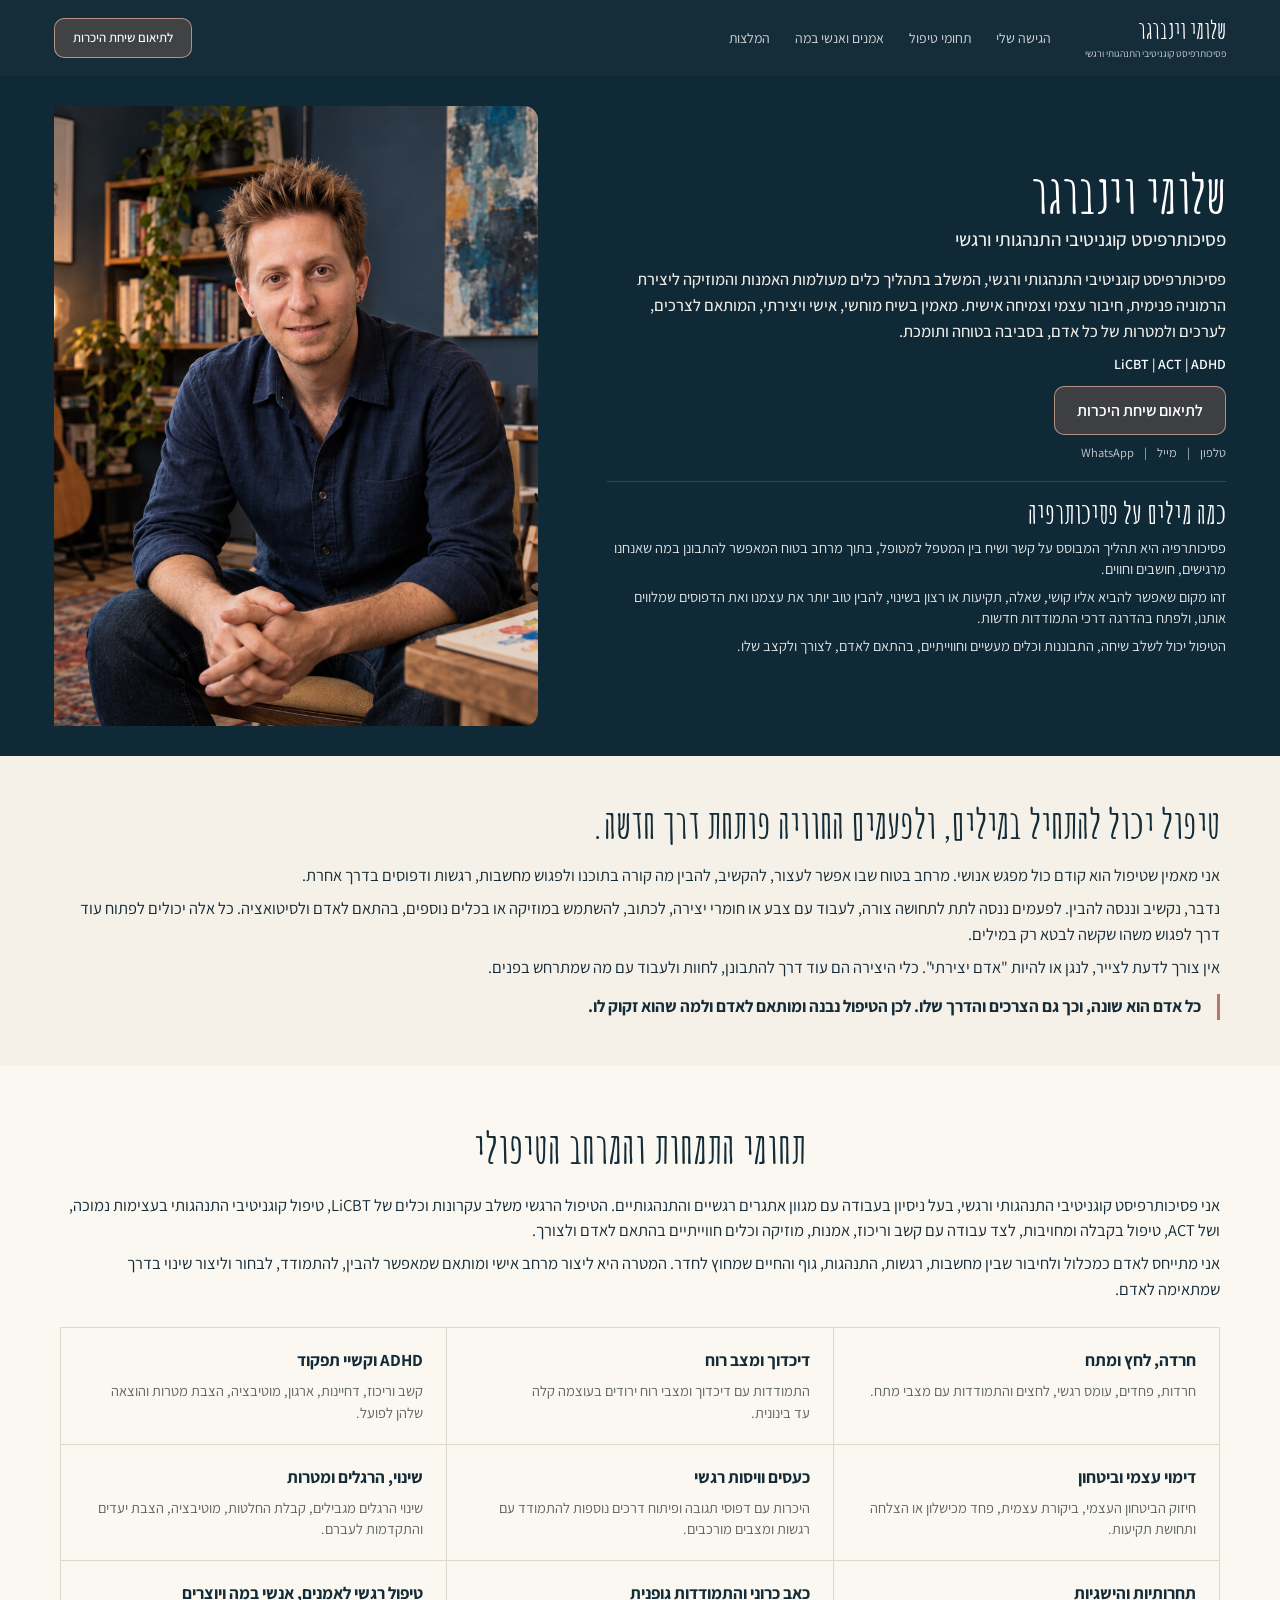
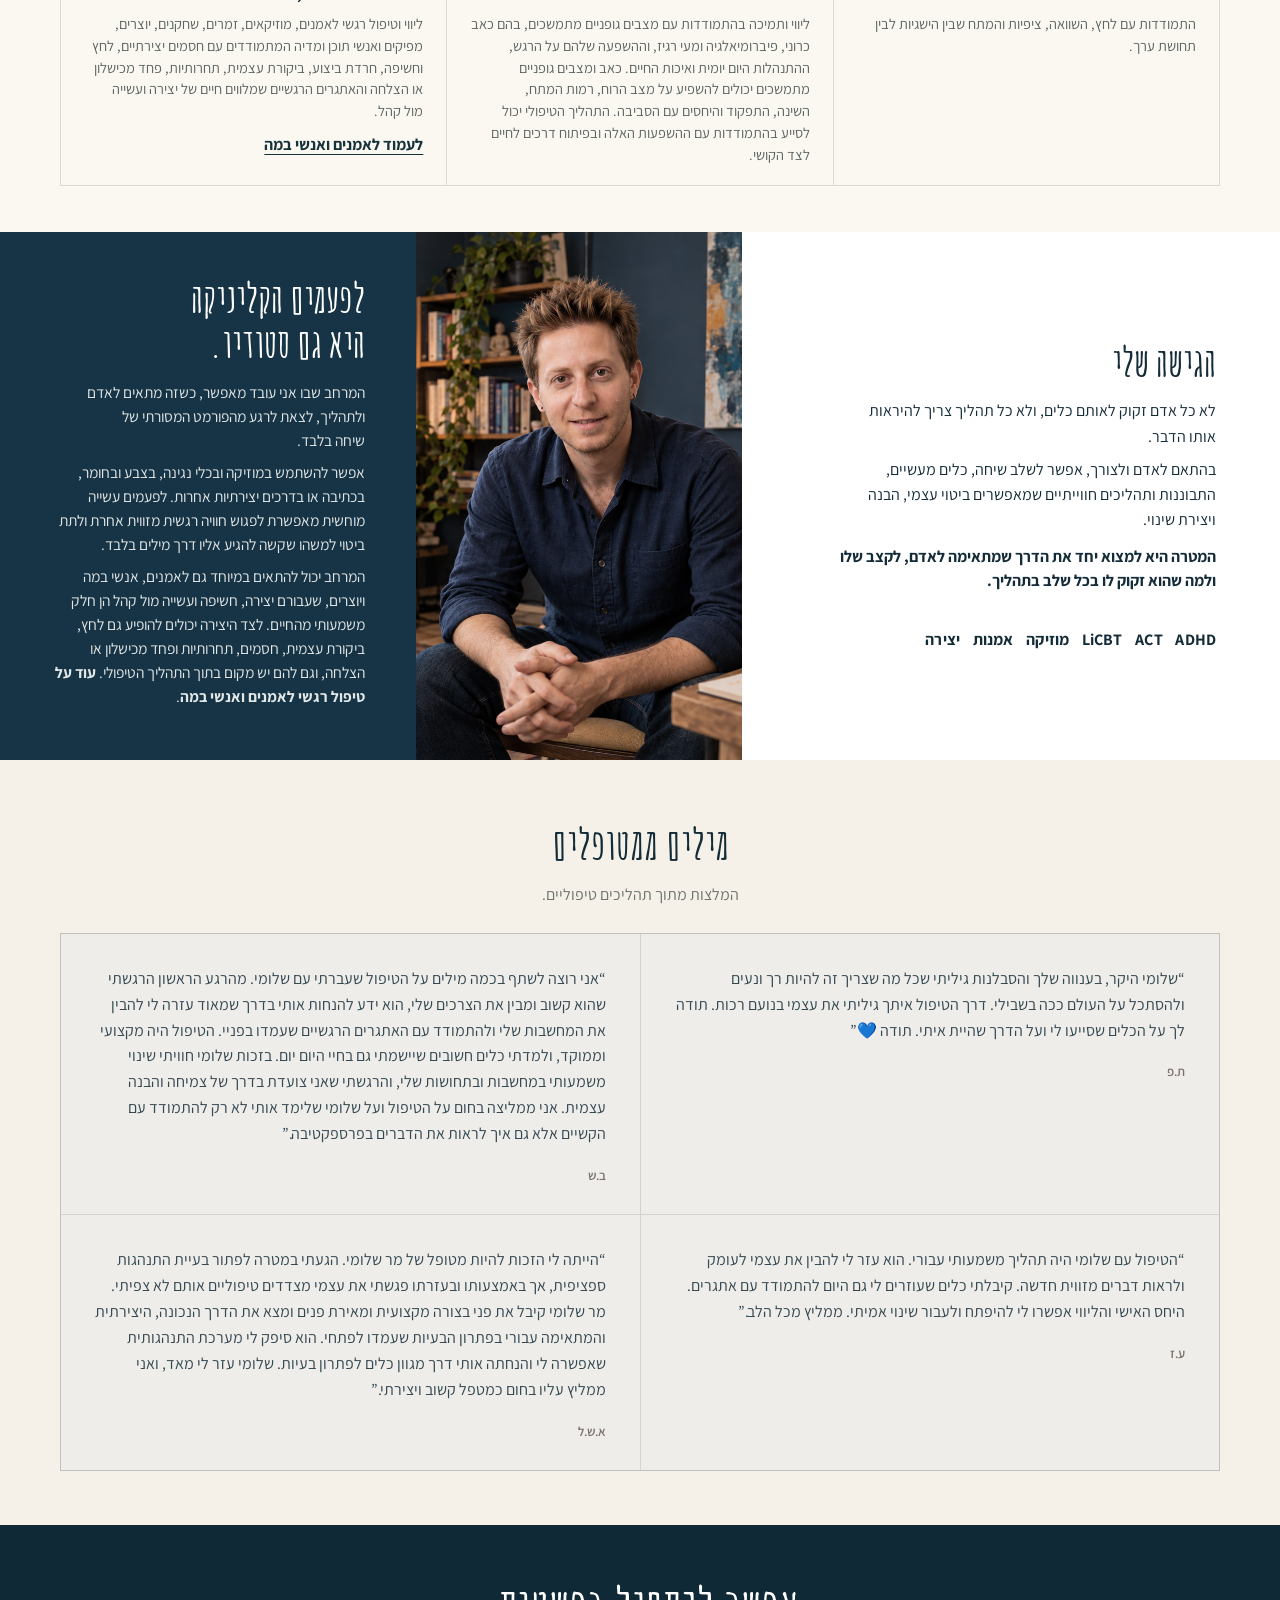
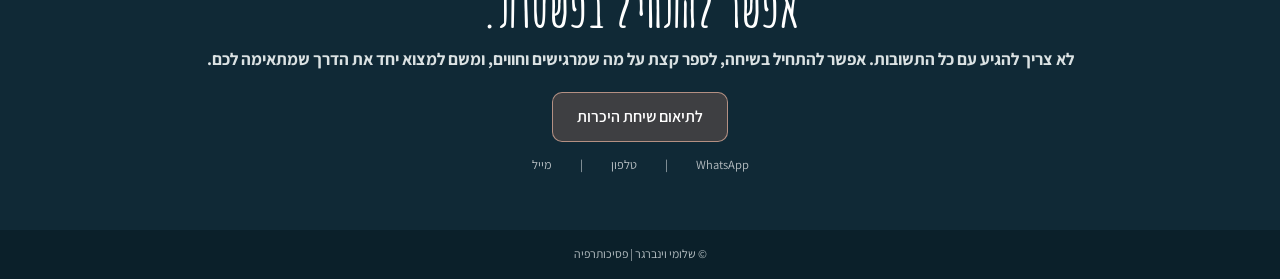
==== index.html @ 117a7819 "Add files via upload" ====
<!doctype html><html lang="he" dir="rtl"><head><!-- V15 --><meta charset="utf-8"><meta name="viewport" content="width=device-width,initial-scale=1"><meta name="description" content="פסיכותרפיה וטיפול רגשי עם שלומי וינברגר בגישות LiCBT ו ACT. טיפול מותאם בחרדה, ADHD, דימוי עצמי, ויסות רגשי, כאב כרוני וליווי אמנים, אנשי במה ויוצרים."><meta name="robots" content="index,follow,max-image-preview:large"><link rel="canonical" href="https://shlomitherapy.pages.dev/"><meta property="og:locale" content="he_IL"><meta property="og:type" content="website"><meta property="og:site_name" content="שלומי וינברגר"><meta property="og:title" content="שלומי וינברגר | פסיכותרפיה וטיפול רגשי | LiCBT ו ACT"><meta property="og:description" content="פסיכותרפיה וטיפול רגשי בגישות LiCBT ו ACT, עם שילוב כלים מעולמות המוזיקה והאמנות והתאמה אישית לתהליך."><meta property="og:url" content="https://shlomitherapy.pages.dev/"><meta property="og:image" content="https://shlomitherapy.pages.dev/assets/hero.png"><meta name="twitter:card" content="summary_large_image"><meta name="twitter:title" content="שלומי וינברגר | פסיכותרפיה וטיפול רגשי"><meta name="twitter:description" content="פסיכותרפיה וטיפול רגשי בגישות LiCBT ו ACT, בהתאמה אישית."><meta name="twitter:image" content="https://shlomitherapy.pages.dev/assets/hero.png"><title>שלומי וינברגר | פסיכותרפיה וטיפול רגשי | LiCBT ו ACT</title><link rel="stylesheet" href="styles.css"><script type="application/ld+json">{"@context":"https://schema.org","@graph":[{"@type":"WebSite","@id":"https://shlomitherapy.pages.dev/#website","url":"https://shlomitherapy.pages.dev/","name":"שלומי וינברגר","inLanguage":"he-IL"},{"@type":"Person","@id":"https://shlomitherapy.pages.dev/#shlomi","name":"שלומי וינברגר","url":"https://shlomitherapy.pages.dev/","email":"mailto:shlomiweinberger1@gmail.com","telephone":"+972528469489","jobTitle":"פסיכותרפיסט קוגניטיבי התנהגותי ורגשי","knowsAbout":["LiCBT","ACT","ADHD","פסיכותרפיה","טיפול רגשי","טיפול קוגניטיבי התנהגותי","חרדה","ויסות רגשי","כאב כרוני","אמנים ואנשי במה"]},{"@type":"ProfessionalService","@id":"https://shlomitherapy.pages.dev/#service","name":"שלומי וינברגר פסיכותרפיה וטיפול רגשי","url":"https://shlomitherapy.pages.dev/","telephone":"+972528469489","email":"shlomiweinberger1@gmail.com","provider":{"@id":"https://shlomitherapy.pages.dev/#shlomi"},"areaServed":"IL","serviceType":["פסיכותרפיה","טיפול רגשי","LiCBT","ACT"]}]}</script></head><body>
<header><a class="brand" href="#top"><b>שלומי וינברגר</b><small>פסיכותרפיסט קוגניטיבי התנהגותי ורגשי</small></a><nav><a href="#approach">הגישה שלי</a><a href="#areas">תחומי טיפול</a><a href="artists/index.html">אמנים ואנשי במה</a><a href="#reviews">המלצות</a></nav><a class="btn small" href="https://api.whatsapp.com/send?phone=972528469489" target="_blank">לתיאום שיחת היכרות</a></header>
<main id="top">
<section class="hero heroV7"><div class="heroText"><span class="eyebrow">שלומי וינברגר</span><h1 class="heroName">שלומי וינברגר</h1><h2 class="heroRole">פסיכותרפיסט קוגניטיבי התנהגותי ורגשי</h2><p class="heroStatement"><b>פסיכותרפיסט קוגניטיבי התנהגותי ורגשי, המשלב בתהליך כלים מעולמות האמנות והמוזיקה ליצירת הרמוניה פנימית, חיבור עצמי וצמיחה אישית. מאמין בשיח מוחשי, אישי ויצירתי, המותאם לצרכים, לערכים ולמטרות של כל אדם, בסביבה בטוחה ותומכת.</b></p><div class="credentials">LiCBT | ACT | ADHD</div><a class="btn" href="https://api.whatsapp.com/send?phone=972528469489" target="_blank">לתיאום שיחת היכרות</a><div class="quick"><a href="tel:+972528469489">טלפון</a><span>|</span><a href="mailto:shlomiweinberger1@gmail.com">מייל</a><span>|</span><a href="https://api.whatsapp.com/send?phone=972528469489" target="_blank">WhatsApp</a></div><div class="psychotherapyInline"><h3>כמה מילים על פסיכותרפיה</h3><p>פסיכותרפיה היא תהליך המבוסס על קשר ושיח בין המטפל למטופל, בתוך מרחב בטוח המאפשר להתבונן במה שאנחנו מרגישים, חושבים וחווים.</p><p>זהו מקום שאפשר להביא אליו קושי, שאלה, תקיעות או רצון בשינוי, להבין טוב יותר את עצמנו ואת הדפוסים שמלווים אותנו, ולפתח בהדרגה דרכי התמודדות חדשות.</p><p>הטיפול יכול לשלב שיחה, התבוננות וכלים מעשיים וחווייתיים, בהתאם לאדם, לצורך ולקצב שלו.</p></div></div><div class="heroImage"><img src="assets/hero.png" alt="שלומי וינברגר במרחב טיפולי יצירתי"></div></section>
<section class="intro" id="experience"><div><h2 class="oneLineTitle">טיפול יכול להתחיל במילים, ולפעמים החוויה פותחת דרך חדשה.</h2><p>אני מאמין שטיפול הוא קודם כול מפגש אנושי. מרחב בטוח שבו אפשר לעצור, להקשיב, להבין מה קורה בתוכנו ולפגוש מחשבות, רגשות ודפוסים בדרך אחרת.</p><p>נדבר, נקשיב וננסה להבין. לפעמים ננסה לתת לתחושה צורה, לעבוד עם צבע או חומרי יצירה, לכתוב, להשתמש במוזיקה או בכלים נוספים, בהתאם לאדם ולסיטואציה. כל אלה יכולים לפתוח עוד דרך לפגוש משהו שקשה לבטא רק במילים.</p><p>אין צורך לדעת לצייר, לנגן או להיות "אדם יצירתי". כלי היצירה הם עוד דרך להתבונן, לחוות ולעבוד עם מה שמתרחש בפנים.</p><strong>כל אדם הוא שונה, וכך גם הצרכים והדרך שלו. לכן הטיפול נבנה ומותאם לאדם ולמה שהוא זקוק לו.</strong></div></section>
<section class="areas" id="areas"><div class="sectionHead areasIntro"><h2>תחומי התמחות והמרחב הטיפולי</h2><p class="lead">אני פסיכותרפיסט קוגניטיבי התנהגותי ורגשי, בעל ניסיון בעבודה עם מגוון אתגרים רגשיים והתנהגותיים. הטיפול הרגשי משלב עקרונות וכלים של LiCBT, טיפול קוגניטיבי התנהגותי בעצימות נמוכה, ושל ACT, טיפול בקבלה ומחויבות, לצד עבודה עם קשב וריכוז, אמנות, מוזיקה וכלים חווייתיים בהתאם לאדם ולצורך.</p><p class="lead">אני מתייחס לאדם כמכלול ולחיבור שבין מחשבות, רגשות, התנהגות, גוף והחיים שמחוץ לחדר. המטרה היא ליצור מרחב אישי ומותאם שמאפשר להבין, להתמודד, לבחור וליצור שינוי בדרך שמתאימה לאדם.</p></div><div class="grid">
<article><b>חרדה, לחץ ומתח</b><p>חרדות, פחדים, עומס רגשי, לחצים והתמודדות עם מצבי מתח.</p></article><article><b>דיכדוך ומצב רוח</b><p>התמודדות עם דיכדוך ומצבי רוח ירודים בעוצמה קלה עד בינונית.</p></article><article><b>ADHD וקשיי תפקוד</b><p>קשב וריכוז, דחיינות, ארגון, מוטיבציה, הצבת מטרות והוצאה שלהן לפועל.</p></article><article><b>דימוי עצמי וביטחון</b><p>חיזוק הביטחון העצמי, ביקורת עצמית, פחד מכישלון או הצלחה ותחושת תקיעות.</p></article><article><b>כעסים וויסות רגשי</b><p>היכרות עם דפוסי תגובה ופיתוח דרכים נוספות להתמודד עם רגשות ומצבים מורכבים.</p></article><article><b>שינוי, הרגלים ומטרות</b><p>שינוי הרגלים מגבילים, קבלת החלטות, מוטיבציה, הצבת יעדים והתקדמות לעברם.</p></article><article><b>תחרותיות והישגיות</b><p>התמודדות עם לחץ, השוואה, ציפיות והמתח שבין הישגיות לבין תחושת ערך.</p></article><article><b>כאב כרוני והתמודדות גופנית</b><p>ליווי ותמיכה בהתמודדות עם מצבים גופניים מתמשכים, בהם כאב כרוני, פיברומיאלגיה ומעי רגיז, וההשפעה שלהם על הרגש, ההתנהלות היום יומית ואיכות החיים. כאב ומצבים גופניים מתמשכים יכולים להשפיע על מצב הרוח, רמות המתח, השינה, התפקוד והיחסים עם הסביבה. התהליך הטיפולי יכול לסייע בהתמודדות עם ההשפעות האלה ובפיתוח דרכים לחיים לצד הקושי.</p></article><article><a class="areaLink" href="artists/index.html"><b>טיפול רגשי לאמנים, אנשי במה ויוצרים</b><p>ליווי וטיפול רגשי לאמנים, מוזיקאים, זמרים, שחקנים, יוצרים, מפיקים ואנשי תוכן ומדיה המתמודדים עם חסמים יצירתיים, לחץ וחשיפה, חרדת ביצוע, ביקורת עצמית, תחרותיות, פחד מכישלון או הצלחה והאתגרים הרגשיים שמלווים חיים של יצירה ועשייה מול קהל.</p><span class="moreLink">לעמוד לאמנים ואנשי במה</span></a></article></div></section>
<section class="approachStudio"><div class="method" id="approach"><h2>הגישה שלי</h2><p>לא כל אדם זקוק לאותם כלים, ולא כל תהליך צריך להיראות אותו הדבר.</p><p>בהתאם לאדם ולצורך, אפשר לשלב שיחה, כלים מעשיים, התבוננות ותהליכים חווייתיים שמאפשרים ביטוי עצמי, הבנה ויצירת שינוי.</p><strong>המטרה היא למצוא יחד את הדרך שמתאימה לאדם, לקצב שלו ולמה שהוא זקוק לו בכל שלב בתהליך.</strong><div class="methodTags">LiCBT&nbsp;&nbsp;&nbsp; ACT&nbsp;&nbsp;&nbsp; ADHD&nbsp;&nbsp;&nbsp; מוזיקה&nbsp;&nbsp;&nbsp; אמנות&nbsp;&nbsp;&nbsp; יצירה</div></div><div class="studio" id="studio"><div class="studioImg"><img src="assets/hero.png" alt="מרחב המשלב טיפול, מוזיקה ויצירה"></div><div class="studioText"><h2>לפעמים הקליניקה<br>היא גם סטודיו.</h2><p>המרחב שבו אני עובד מאפשר, כשזה מתאים לאדם ולתהליך, לצאת לרגע מהפורמט המסורתי של שיחה בלבד.</p><p>אפשר להשתמש במוזיקה ובכלי נגינה, בצבע ובחומר, בכתיבה או בדרכים יצירתיות אחרות. לפעמים עשייה מוחשית מאפשרת לפגוש חוויה רגשית מזווית אחרת ולתת ביטוי למשהו שקשה להגיע אליו דרך מילים בלבד.</p><p>המרחב יכול להתאים במיוחד גם לאמנים, אנשי במה ויוצרים, שעבורם יצירה, חשיפה ועשייה מול קהל הן חלק משמעותי מהחיים. לצד היצירה יכולים להופיע גם לחץ, ביקורת עצמית, חסמים, תחרותיות ופחד מכישלון או הצלחה, וגם להם יש מקום בתוך התהליך הטיפולי. <a class="inlineArtistLink" href="artists/index.html">עוד על טיפול רגשי לאמנים ואנשי במה</a>.</p></div></div></section>
<section class="reviews" id="reviews"><div class="sectionHead"><h2>מילים ממטופלים</h2><p>המלצות מתוך תהליכים טיפוליים.</p></div><div class="reviewGrid fullReviews"><blockquote>“שלומי היקר, בענווה שלך והסבלנות גיליתי שכל מה שצריך זה להיות רך ונעים ולהסתכל על העולם ככה בשבילי. דרך הטיפול איתך גיליתי את עצמי בנועם רכות. תודה לך על הכלים שסייעו לי ועל הדרך שהיית איתי. תודה 💙”<cite>ת.פ</cite></blockquote><blockquote>“אני רוצה לשתף בכמה מילים על הטיפול שעברתי עם שלומי. מהרגע הראשון הרגשתי שהוא קשוב ומבין את הצרכים שלי, הוא ידע להנחות אותי בדרך שמאוד עזרה לי להבין את המחשבות שלי ולהתמודד עם האתגרים הרגשיים שעמדו בפניי. הטיפול היה מקצועי וממוקד, ולמדתי כלים חשובים שיישמתי גם בחיי היום יום. בזכות שלומי חוויתי שינוי משמעותי במחשבות ובתחושות שלי, והרגשתי שאני צועדת בדרך של צמיחה והבנה עצמית. אני ממליצה בחום על הטיפול ועל שלומי שלימד אותי לא רק להתמודד עם הקשיים אלא גם איך לראות את הדברים בפרספקטיבה.”<cite>ב.ש</cite></blockquote><blockquote>“הטיפול עם שלומי היה תהליך משמעותי עבורי. הוא עזר לי להבין את עצמי לעומק ולראות דברים מזווית חדשה. קיבלתי כלים שעוזרים לי גם היום להתמודד עם אתגרים. היחס האישי והליווי אפשרו לי להיפתח ולעבור שינוי אמיתי. ממליץ מכל הלב.”<cite>ע.ז</cite></blockquote><blockquote>“הייתה לי הזכות להיות מטופל של מר שלומי. הגעתי במטרה לפתור בעיית התנהגות ספציפית, אך באמצעותו ובעזרתו פגשתי את עצמי מצדדים טיפוליים אותם לא צפיתי. מר שלומי קיבל את פני בצורה מקצועית ומאירת פנים ומצא את הדרך הנכונה, היצירתית והמתאימה עבורי בפתרון הבעיות שעמדו לפתחי. הוא סיפק לי מערכת התנהגותית שאפשרה לי והנחתה אותי דרך מגוון כלים לפתרון בעיות. שלומי עזר לי מאד, ואני ממליץ עליו בחום כמטפל קשוב ויצירתי.”<cite>א.ש.ל</cite></blockquote></div></section>
<section class="contact"><h2>אפשר להתחיל בפשטות.</h2><p><b>לא צריך להגיע עם כל התשובות. אפשר להתחיל בשיחה, לספר קצת על מה שמרגישים וחווים, ומשם למצוא יחד את הדרך שמתאימה לכם.</b></p><a class="btn light" href="https://api.whatsapp.com/send?phone=972528469489" target="_blank">לתיאום שיחת היכרות</a><div class="contactLinks"><a href="https://api.whatsapp.com/send?phone=972528469489" target="_blank">WhatsApp</a><span>|</span><a href="tel:+972528469489">טלפון</a><span>|</span><a href="mailto:shlomiweinberger1@gmail.com">מייל</a></div></section>
</main><footer>© שלומי וינברגר | פסיכותרפיה</footer></body></html>
---- styles.css ----
@import url('https://fonts.googleapis.com/css2?family=Assistant:wght@300;400;500;600;700&family=Amatic+SC:wght@400;700&display=swap');
:root{--ink:#142b38;--blue:#163445;--deep:#102936;--cream:#f6f1e8;--paper:#fbf8f2;--rust:#c96845;--muted:#6c746f}*{box-sizing:border-box}html{scroll-behavior:smooth}body{margin:0;background:var(--paper);color:var(--ink);font-family:'Assistant',Arial,sans-serif;line-height:1.62}a{color:inherit;text-decoration:none}header{height:76px;background:rgba(16,41,54,.98);color:#fff;display:flex;align-items:center;gap:32px;padding:0 5vw;position:sticky;top:0;z-index:10}.brand{margin-left:auto;line-height:1.1}.brand b{font-family:'Amatic SC',cursive;font-size:24px}.brand small{display:block;font-size:10px;margin-top:5px;opacity:.76}nav{display:flex;gap:23px;font-size:14px}nav a{opacity:.8}nav a:hover{opacity:1}.btn{display:inline-block;background:var(--rust);color:#fff;padding:13px 25px;border-radius:999px;font-weight:600}.btn.small{padding:10px 19px;font-size:13px}.hero{min-height:535px;background:var(--deep);color:#fff;display:grid;grid-template-columns:43% 57%;direction:ltr}.heroText{direction:rtl;padding:42px 7vw 40px 4vw;display:flex;flex-direction:column;align-items:flex-start;justify-content:center}.eyebrow{color:#d99a7f;font-size:13px}.hero h1{font-family:'Amatic SC',cursive;font-size:61px;line-height:1;margin:10px 0 14px}.hero p{font-size:16.5px;max-width:545px;color:#eeeae4;margin:6px 0}.heroSub{opacity:.86}.credentials{font-weight:600;margin:12px 0 17px}.quick{display:flex;gap:10px;margin-top:13px;font-size:13px;opacity:.72}.heroImage{overflow:hidden}.heroImage img{width:100%;height:100%;object-fit:cover;object-position:center}.sectionNo{font-size:12px;color:var(--rust)}.intro{padding:50px 10vw;display:grid;grid-template-columns:65px minmax(0,900px);justify-content:center;gap:22px;background:var(--cream)}.intro h2,.method h2,.about h2,.studio h2,.contact h2{font-family:'Amatic SC',cursive;font-size:40px;line-height:1.12;margin:0 0 15px}.intro h2 em{font-style:normal;color:var(--rust)}.intro p{font-size:16.5px;margin:9px 0}.intro strong{display:block;border-right:3px solid var(--rust);padding-right:16px;margin-top:15px;font-size:17px}.areas{padding:50px 6vw}.sectionHead{text-align:center;margin-bottom:24px}.sectionHead span{color:var(--rust);font-size:12px}.sectionHead h2{font-family:'Amatic SC',cursive;font-size:42px;margin:3px}.sectionHead p{color:var(--muted);margin:5px}.grid{max-width:1200px;margin:auto;display:grid;grid-template-columns:repeat(4,1fr);gap:1px;background:#ded8ce;border:1px solid #ded8ce}.grid article{background:var(--paper);padding:20px 21px}.grid b{font-size:17px}.grid p{color:#5d6664;margin:7px 0 0;font-size:14.5px;line-height:1.5}.approachStudio{display:grid;grid-template-columns:42% 58%;background:#fff}.method{padding:48px 5vw 48px 7vw;display:flex;flex-direction:column;justify-content:center}.method p{font-size:16px;margin:7px 0}.method strong{font-size:16px;margin-top:9px}.studio{display:grid;grid-template-columns:44% 56%;background:var(--blue);color:#fff;min-height:455px}.studioImg{overflow:hidden}.studioImg img{width:100%;height:100%;object-fit:cover;object-position:center;filter:saturate(.85)}.studioText{padding:42px 4vw;display:flex;flex-direction:column;justify-content:center}.studioText>span{color:#e1a38c;font-size:12px}.studioText p{font-size:15.5px;color:#e2e7e7;margin:7px 0}.about{padding:50px 10vw;display:grid;grid-template-columns:1fr 1.7fr;gap:45px;background:#fff}.about>div:last-child{font-size:16.5px}.about p{margin:7px 0}.note{margin-top:15px;padding:14px;border:1px solid #d8d2c7}.note small{color:#777}.reviews{padding:50px 6vw;background:var(--cream)}.reviewGrid{max-width:1200px;margin:auto;display:grid;grid-template-columns:repeat(3,1fr);gap:14px}.reviewGrid blockquote{margin:0;background:#fff;padding:21px;font-family:'Amatic SC',cursive;font-size:20px;line-height:1.5;border-top:3px solid var(--rust)}.reviewGrid cite{display:block;font-family:'Assistant';font-size:13px;font-style:normal;margin-top:14px;color:#777}.contact{text-align:center;background:var(--deep);color:#fff;padding:52px 20px}.contact>span{color:#dfa38b}.contact h2{font-size:56px;margin:6px}.contact p{max-width:700px;margin:10px auto 20px;color:#dbe2e3;font-size:16.5px}.contactLinks{display:flex;justify-content:center;gap:28px;margin-top:20px;font-size:14px;opacity:.8}footer{text-align:center;padding:15px;background:#0b202a;color:#b7c0c4;font-size:12px}
@media(max-width:1100px){.grid{grid-template-columns:repeat(2,1fr)}.approachStudio{grid-template-columns:1fr}.method{padding:50px 8vw}.studio{min-height:410px}}
@media(max-width:900px){header{height:65px;padding:0 18px}.brand small{font-size:8.5px}nav{display:none}.brand{margin-left:auto}.btn.small{font-size:11px;padding:9px 12px}.hero{grid-template-columns:1fr;min-height:0}.heroImage{grid-row:1;height:46vh;min-height:340px}.heroText{grid-row:2;padding:38px 24px 45px}.hero h1{font-size:59px}.hero p{font-size:16px}.intro,.about{grid-template-columns:1fr;padding:48px 24px;gap:12px}.intro h2,.method h2,.about h2,.studio h2{font-size:43px}.areas{padding:48px 18px}.studio{grid-template-columns:1fr}.studioImg{height:320px}.studioText{padding:40px 24px}.reviewGrid{grid-template-columns:1fr}.reviews{padding:48px 18px}.contact h2{font-size:49px}.contactLinks{flex-direction:column;gap:4px}.quick{flex-wrap:wrap}}
@media(max-width:560px){.grid{grid-template-columns:1fr}.hero h1{font-size:54px}}

/* V5 refinements */
.oneLineTitle{white-space:nowrap;font-size:clamp(30px,3.15vw,52px);line-height:1.12}
.methodTags{margin-top:24px;padding-top:18px;border-top:1px solid rgba(255,255,255,.2);font-weight:700;letter-spacing:.01em;line-height:1.9}
.fullReviews{grid-template-columns:repeat(2,minmax(0,1fr));align-items:start}
.fullReviews blockquote{height:auto;min-height:0}
.fullReviews cite{display:block;margin-top:18px}
@media(max-width:900px){.oneLineTitle{white-space:normal}.fullReviews{grid-template-columns:1fr}}

/* V6 refinements */
.heroOneLine{white-space:nowrap;font-size:clamp(39px,4.15vw,64px)!important;letter-spacing:-.015em}
.psychotherapy{padding:42px 10vw;background:#fff;display:grid;grid-template-columns:65px minmax(0,1080px);justify-content:center;gap:22px}
.psychotherapy h2{font-family:'Amatic SC',cursive;font-size:40px;line-height:1.1;margin:0 0 12px}
.psychotherapy p{font-size:16.5px;max-width:1080px;margin:7px 0}
.intro{grid-template-columns:65px minmax(0,1080px)}
.intro>div{max-width:1080px}
.intro p{max-width:1080px}
.areasIntro{max-width:1050px;margin:0 auto 28px}
.areasIntro .lead{font-size:16.5px;line-height:1.62;color:var(--ink);margin:8px auto;max-width:1020px}
@media(max-width:900px){.heroOneLine{white-space:normal;font-size:54px!important}.psychotherapy{grid-template-columns:1fr;padding:42px 24px;gap:10px}.psychotherapy h2{font-size:43px}.oneLineTitle{white-space:normal}.areasIntro .lead{font-size:16px}}

/* V7 hero: Hebrew reading flow, text on right and image on left */
.heroV7{grid-template-columns:55% 45%;direction:rtl;min-height:690px;align-items:stretch}
.heroV7 .heroText{direction:rtl;grid-column:1;padding:42px 5.5vw 34px 4vw;justify-content:center;align-items:flex-start}
.heroV7 .heroImage{grid-column:2;grid-row:1;direction:ltr}
.heroV7 .eyebrow{display:none}
.heroName{font-family:'Amatic SC',cursive;font-size:clamp(50px,4.8vw,72px)!important;line-height:.95!important;margin:0 0 8px!important;white-space:nowrap}
.heroRole{font-family:'Assistant',Arial,sans-serif;font-size:clamp(20px,1.65vw,27px);line-height:1.25;margin:0 0 17px;font-weight:500;color:#f2eee8}
.heroStatement{max-width:700px!important;font-size:16.5px!important;line-height:1.7!important;margin:0 0 5px!important}
.heroV7 .credentials{margin:9px 0 14px}
.heroV7 .quick{margin-top:10px}
.psychotherapyInline{width:100%;max-width:760px;margin-top:24px;padding-top:20px;border-top:1px solid rgba(255,255,255,.18)}
.psychotherapyInline .sectionNo{display:block;margin-bottom:3px;color:#d99a7f}
.psychotherapyInline h3{font-family:'Amatic SC',cursive;font-size:31px;line-height:1.1;margin:0 0 7px;color:#fff}
.psychotherapyInline p{font-size:14.5px!important;line-height:1.55!important;color:#dce3e3!important;max-width:740px!important;margin:5px 0!important}
@media(max-width:900px){
 .heroV7{display:flex;flex-direction:column;min-height:0}
 .heroV7 .heroText{order:1;padding:36px 24px 28px}
 .heroV7 .heroImage{order:2;height:46vh;min-height:340px}
 .heroName{font-size:58px!important;white-space:normal}
 .heroRole{font-size:21px}
 .heroStatement{font-size:16px!important}
 .psychotherapyInline{margin-top:24px;padding-top:20px}
 .psychotherapyInline h3{font-size:34px}
 .psychotherapyInline p{font-size:15px!important}
}

/* V8 — tighter editorial hero, calmer CTA, RTL navigation */
:root{--rust:#b87963;--rust-dark:#a96550;--softline:rgba(255,255,255,.14)}
header{gap:26px;justify-content:flex-start;padding:0 4.2vw;direction:rtl}
.brand{margin:0;flex:0 0 auto;min-width:max-content}
nav{margin-left:auto;margin-right:8px;direction:rtl;gap:25px}
header>.btn.small{margin-right:0;background:transparent;border:1px solid rgba(232,190,172,.68);color:#f1ddd5;padding:9px 18px;font-weight:500}
header>.btn.small:hover{background:rgba(184,121,99,.12);border-color:#e2b09e}
.btn{background:var(--rust);padding:11px 22px;border-radius:10px;font-weight:600;transition:.2s ease}
.btn:hover{background:var(--rust-dark);transform:translateY(-1px)}
.heroV7{grid-template-columns:58% 42%;min-height:680px}
.heroV7 .heroText{padding:44px 6.3vw 38px 6vw;justify-content:center;align-items:stretch}
.heroV7 .heroImage{margin:30px 0 30px 3vw;min-height:620px;border-radius:0 14px 14px 0;overflow:hidden}
.heroV7 .heroImage img{object-position:center 42%}
.heroName{font-size:clamp(48px,4.1vw,66px)!important;margin-bottom:8px!important}
.heroRole{font-size:clamp(19px,1.45vw,24px);margin-bottom:14px}
.heroStatement{max-width:760px!important;font-size:16px!important;line-height:1.66!important;margin:0!important;font-weight:400}
.heroStatement b{font-weight:500}
.heroV7 .credentials{margin:11px 0 13px;font-size:14px}
.heroV7>.heroText>.btn{align-self:flex-start;background:transparent;border:1px solid rgba(232,190,172,.7);color:#f4e3dc}
.heroV7>.heroText>.btn:hover{background:rgba(184,121,99,.13)}
.heroV7 .quick{margin:9px 0 0;font-size:12.5px;opacity:.76}
.psychotherapyInline{max-width:790px;margin-top:20px;padding:17px 0 0;border-top:1px solid var(--softline)}
.psychotherapyInline .sectionNo{display:none}
.psychotherapyInline h3{font-size:29px;margin:0 0 6px}
.psychotherapyInline p{font-size:14px!important;line-height:1.52!important;max-width:790px!important;margin:4px 0!important}
.contact{padding:58px 20px 62px}
.contact>span{display:none}
.contact h2{font-family:'Amatic SC',cursive;font-size:54px;margin:0 0 9px}
.contact p{max-width:780px;margin:0 auto 22px;font-size:17px;line-height:1.7}
.contact .btn.light{background:transparent;border:1px solid rgba(232,190,172,.72);color:#f5e6df;padding:11px 24px}
.contact .btn.light:hover{background:rgba(184,121,99,.13)}
.contactLinks{margin-top:13px;font-size:12.5px;opacity:.7;direction:rtl}
@media(max-width:1100px){.heroV7{grid-template-columns:56% 44%}.heroV7 .heroText{padding-right:4.5vw;padding-left:4.5vw}.heroV7 .heroImage{margin-left:2vw}}
@media(max-width:900px){header{direction:rtl;justify-content:space-between}.brand{margin:0}.heroV7{display:flex}.heroV7 .heroText{order:1;padding:34px 24px 30px}.heroV7 .heroImage{order:2;margin:0;height:46vh;min-height:340px;border-radius:0}.psychotherapyInline{max-width:none}.contact h2{font-size:48px}.contact p{font-size:16px}}

/* V9 — coherent text blocks across the entire site */
body{line-height:1.68}
.heroV7 .heroText{padding-top:40px;padding-bottom:40px}
.heroName,.heroRole,.heroStatement,.credentials,.psychotherapyInline{width:100%;max-width:760px}
.heroStatement{font-size:16.5px!important;line-height:1.72!important;text-wrap:pretty}
.psychotherapyInline{margin-top:22px;padding-top:18px}
.psychotherapyInline h3{margin-bottom:9px}
.psychotherapyInline p{font-size:14.5px!important;line-height:1.62!important;margin:0 0 8px!important;text-wrap:pretty}

.intro{grid-template-columns:42px minmax(0,1080px);gap:18px;padding-top:56px;padding-bottom:56px}
.intro>div{width:100%}
.intro h2{margin-bottom:20px;text-wrap:balance}
.intro p{font-size:16.5px;line-height:1.72;margin:0 0 12px;text-wrap:pretty}
.intro strong{max-width:1000px;margin-top:18px;line-height:1.65}

.areasIntro{max-width:1080px;margin-bottom:32px}
.areasIntro h2{margin-bottom:13px}
.areasIntro .lead{max-width:1000px;line-height:1.72;margin:0 auto 11px;text-align:right;text-wrap:pretty}
.grid article{padding:23px 23px 22px}
.grid b{display:block;line-height:1.35;margin-bottom:8px}
.grid p{margin:0;font-size:14.5px;line-height:1.58;text-wrap:pretty}

.method{padding-top:56px;padding-bottom:56px}
.method h2{margin-bottom:17px}
.method p{max-width:640px;font-size:16px;line-height:1.7;margin:0 0 11px;text-wrap:pretty}
.method strong{display:block;max-width:640px;line-height:1.65;margin-top:4px}
.methodTags{max-width:640px;margin-top:22px}
.studioText{padding-top:48px;padding-bottom:48px}
.studioText h2{margin:6px 0 18px}
.studioText p{max-width:620px;font-size:15.5px;line-height:1.68;margin:0 0 11px;text-wrap:pretty}

.sectionHead{max-width:1000px;margin-left:auto;margin-right:auto}
.reviewGrid blockquote{font-size:19px;line-height:1.58;padding:25px 27px;text-wrap:pretty}
.contact p{max-width:820px;line-height:1.72;text-wrap:pretty}

@media(max-width:900px){
 .heroName,.heroRole,.heroStatement,.credentials,.psychotherapyInline{max-width:none}
 .intro{grid-template-columns:1fr;gap:8px;padding:46px 24px}
 .intro p{font-size:16px}
 .areasIntro .lead{text-align:right}
 .method p,.method strong,.methodTags,.studioText p{max-width:none}
}


/* V10 — alignment and typography polish */
:root{--page-edge:4.2vw}
/* Header and hero now share one exact RTL edge */
header{padding-right:var(--page-edge);padding-left:var(--page-edge)}
.heroV7 .heroText{padding-right:var(--page-edge);padding-left:5.4vw}
.heroName,.heroRole,.heroStatement,.credentials,.psychotherapyInline{max-width:800px}

/* Remove decorative section numbering completely */
.sectionNo,.sectionHead>span,.studioText>span{display:none!important}

/* Slightly tighter rhythm so copy reads as deliberate text blocks */
body{line-height:1.58}
.heroStatement{line-height:1.58!important}
.heroV7 .credentials{margin:9px 0 11px}
.heroV7 .quick{margin-top:8px}
.psychotherapyInline{margin-top:18px;padding-top:16px}
.psychotherapyInline h3{margin-bottom:7px}
.psychotherapyInline p{line-height:1.48!important;margin:0 0 6px!important}

/* Main editorial copy: wider, tighter, predictable blocks */
.intro{grid-template-columns:minmax(0,1160px);padding:48px 8vw;gap:0}
.intro h2{margin-bottom:16px}
.intro p{line-height:1.58;margin:0 0 9px}
.intro strong{line-height:1.52;margin-top:14px}
.oneLineTitle{font-size:clamp(28px,2.55vw,45px);white-space:nowrap}

.areas{padding-top:46px;padding-bottom:46px}
.areasIntro{margin-bottom:26px}
.areasIntro h2{margin-bottom:11px}
.areasIntro .lead{line-height:1.58;margin-bottom:8px}
.grid article{padding:21px 23px 20px}
.grid p{line-height:1.5}

.method{padding-top:50px;padding-bottom:50px}
.method h2{margin-bottom:14px}
.method p{line-height:1.58;margin-bottom:8px}
.method strong{line-height:1.52}
.methodTags{margin-top:18px;padding-top:15px;line-height:1.6}
.studioText{padding-top:44px;padding-bottom:44px}
.studioText h2{margin-top:0;margin-bottom:14px}
.studioText p{line-height:1.55;margin-bottom:8px}

.reviewGrid blockquote{line-height:1.5}
.contact{padding-top:52px;padding-bottom:56px}
.contact p{max-width:900px;line-height:1.55;margin-bottom:20px}

@media(max-width:1250px){
 .oneLineTitle{font-size:clamp(28px,2.35vw,39px)}
}
@media(max-width:1000px){
 .oneLineTitle{white-space:normal;text-wrap:balance;max-width:760px}
}
@media(max-width:900px){
 :root{--page-edge:24px}
 header{padding-right:18px;padding-left:18px}
 .heroV7 .heroText{padding-right:24px;padding-left:24px}
 .intro{padding:44px 24px}
 .intro p{line-height:1.58}
 .oneLineTitle{white-space:normal;text-wrap:balance}
}

/* V11 — one site grid, warmer CTAs, refined testimonials */
:root{--content-max:1160px;--cta-wash:rgba(184,121,99,.28);--cta-wash-hover:rgba(184,121,99,.38)}

/* Header and hero share the same outer edges. The left CTA now lines up with the image. */
header{padding-inline:var(--page-edge)}
.heroV7 .heroImage{margin-left:var(--page-edge)}
header>.btn.small,
.heroV7>.heroText>.btn,
.contact .btn.light{background:var(--cta-wash);border:1px solid rgba(226,176,158,.72);color:#fff}
header>.btn.small:hover,
.heroV7>.heroText>.btn:hover,
.contact .btn.light:hover{background:var(--cta-wash-hover);border-color:#e2b09e}

/* One editorial grid for the light sections */
.intro{display:block;padding:46px var(--page-edge)}
.intro>div{width:min(100%,var(--content-max));max-width:var(--content-max);margin:0 auto}
.intro h2,.intro p,.intro strong{max-width:none}

.areas{padding:46px var(--page-edge)}
.areasIntro{width:min(100%,var(--content-max));max-width:var(--content-max);margin:0 auto 25px}
.areasIntro .lead{max-width:none;width:100%;margin-right:0;margin-left:0}
.grid{width:min(100%,var(--content-max));max-width:var(--content-max)}

/* Keep the headline visually deliberate instead of a stray half-line */
.oneLineTitle{max-width:var(--content-max);text-wrap:balance}

/* Testimonials: one calm editorial field, all four visible */
.reviews{padding:48px var(--page-edge) 54px}
.reviews .sectionHead{width:min(100%,var(--content-max));max-width:var(--content-max);margin:0 auto 25px}
.reviews .sectionHead h2{margin-bottom:4px}
.fullReviews{width:min(100%,var(--content-max));max-width:var(--content-max);grid-template-columns:repeat(2,minmax(0,1fr));gap:0;background:rgba(20,43,56,.13);border:1px solid rgba(20,43,56,.13)}
.fullReviews blockquote{position:relative;background:rgba(255,255,255,.56);border:0;margin:0;padding:32px 34px 28px;font-family:'Assistant',Arial,sans-serif;font-size:16px;line-height:1.62;color:#344851;min-height:100%;text-wrap:pretty}
.fullReviews blockquote:nth-child(odd){border-left:1px solid rgba(20,43,56,.13)}
.fullReviews blockquote:nth-child(-n+2){border-bottom:1px solid rgba(20,43,56,.13)}
.fullReviews blockquote::before{content:none;display:none}
.fullReviews cite{font-family:'Assistant',Arial,sans-serif;font-size:13px;font-weight:600;color:#7b716b;margin-top:18px}

/* Slightly calmer vertical rhythm between the aligned sections */
.intro p,.areasIntro .lead{line-height:1.54}
.intro p{margin-bottom:8px}

@media(max-width:900px){
 .heroV7 .heroImage{margin-left:0}
 .intro,.areas,.reviews{padding-left:24px;padding-right:24px}
 .fullReviews{grid-template-columns:1fr}
 .fullReviews blockquote{border-left:0!important;border-bottom:1px solid rgba(20,43,56,.13)!important;padding:27px 25px 24px;font-size:15.5px}
 .fullReviews blockquote:last-child{border-bottom:0!important}
}


/* V13 — nine treatment areas in a balanced 3x3 desktop grid */
@media(min-width:1101px){.areas .grid{grid-template-columns:repeat(3,minmax(0,1fr))}}

/* V14: artists page and SEO content links */
.areaLink{color:inherit;text-decoration:none;display:block;height:100%}.areaLink:hover b{text-decoration:underline;text-underline-offset:4px}.moreLink{display:inline-block;margin-top:.65rem;font-weight:700;color:var(--navy,#16323b);text-decoration:underline;text-underline-offset:4px}.artistsHero{max-width:1240px;margin:0 auto;padding:84px 5vw 58px}.artistsHero .eyebrow{display:block;margin-bottom:14px}.artistsHero h1{font-size:clamp(2.4rem,5vw,5rem);line-height:1.04;max-width:1000px;margin:0 0 24px}.artistsHero .lead{font-size:clamp(1.12rem,1.6vw,1.42rem);line-height:1.7;max-width:900px}.artistsContent{max-width:1240px;margin:0 auto;padding:20px 5vw 80px}.artistsContent h2{font-size:clamp(1.8rem,3vw,3rem);margin:0 0 22px}.artistsContent p{max-width:900px;font-size:1.08rem;line-height:1.75}.artistsGrid{display:grid;grid-template-columns:repeat(3,1fr);gap:18px;margin:38px 0 68px}.artistsGrid article{padding:26px;border-top:1px solid rgba(20,45,54,.2);background:rgba(255,255,255,.18)}.artistsGrid b{font-size:1.14rem}.artistsGrid p{font-size:.98rem;line-height:1.65}.artistsCta{margin-top:60px;padding:46px;background:#173740;color:#f6f0e5}.artistsCta h2{color:inherit}.artistsCta p{color:inherit}.artistsCta .btn{margin-top:12px}.backHome{display:inline-block;margin-top:24px;color:inherit}
@media(max-width:820px){.artistsHero{padding-top:52px}.artistsGrid{grid-template-columns:1fr}.artistsCta{padding:30px 22px}}


/* V14.1 — precise sticky-header anchors and artists page in the same visual system */
section[id], .method[id]{scroll-margin-top:92px}
.artistHeroSite{background:var(--deep);color:#fff;display:grid;grid-template-columns:58% 42%;direction:rtl;min-height:620px}
.artistHeroText{padding:70px 6.3vw 58px 6vw;display:flex;flex-direction:column;justify-content:center;align-items:flex-start}
.artistKicker{font-size:13px;color:#d99a7f;margin-bottom:12px}
.artistHeroSite h1{font-family:'Amatic SC',cursive;font-size:clamp(48px,4.5vw,70px);line-height:1.02;margin:0 0 18px;max-width:760px}
.artistLead{font-size:16.5px;line-height:1.67;max-width:760px;color:#eeeae4;margin:0 0 8px}
.artistHeroImage{margin:30px 0 30px var(--page-edge);overflow:hidden;border-radius:0 14px 14px 0}
.artistHeroImage img{width:100%;height:100%;object-fit:cover;object-position:center 42%}
.artistIntro{background:var(--cream);padding:50px var(--page-edge)}
.artistIntro>div{width:min(100%,var(--content-max));margin:0 auto}
.artistIntro h2,.artistStudio h2{font-family:'Amatic SC',cursive;font-size:42px;line-height:1.1;margin:0 0 15px}
.artistIntro p{font-size:16.5px;line-height:1.58;margin:8px 0}
.artistAreas{padding:50px var(--page-edge);background:var(--paper)}
.artistAreas .sectionHead{width:min(100%,var(--content-max));margin:0 auto 25px}
.artistGridSite{width:min(100%,var(--content-max));margin:0 auto;display:grid;grid-template-columns:repeat(3,minmax(0,1fr));gap:1px;background:#ded8ce;border:1px solid #ded8ce}
.artistGridSite article{background:var(--paper);padding:22px 23px}
.artistGridSite b{font-size:17px}.artistGridSite p{font-size:14.5px;line-height:1.52;color:#5d6664;margin:7px 0 0}
.artistStudio{display:grid;grid-template-columns:58% 42%;background:var(--blue);color:#fff;min-height:470px}
.artistStudioText{padding:54px 6.3vw;display:flex;flex-direction:column;justify-content:center}
.artistStudioText p{font-size:15.8px;line-height:1.62;color:#e2e7e7;margin:7px 0;max-width:760px}.artistStudioText strong{margin-top:12px}
.artistStudioImage{overflow:hidden}.artistStudioImage img{width:100%;height:100%;object-fit:cover;object-position:center;filter:saturate(.85)}
@media(max-width:900px){section[id],.method[id]{scroll-margin-top:78px}.artistHeroSite{display:flex;flex-direction:column;min-height:0}.artistHeroText{order:1;padding:42px 24px 34px}.artistHeroImage{order:2;height:42vh;min-height:320px;margin:0;border-radius:0}.artistHeroSite h1{font-size:54px}.artistIntro,.artistAreas{padding:44px 24px}.artistGridSite{grid-template-columns:1fr}.artistStudio{grid-template-columns:1fr}.artistStudioText{padding:44px 24px}.artistStudioImage{height:320px}}

/* V14.2 — navigation clarity and artists integration */
.inlineArtistLink{color:inherit;font-weight:700;text-underline-offset:3px}.inlineArtistLink:hover{text-decoration-thickness:2px}nav a[aria-current="page"]{color:#fff;text-decoration:underline;text-underline-offset:6px}


/* V14.3 — local-safe navigation + identical CTA treatment on artists page */
.artistHeroSite .btn{background:var(--cta-wash);border:1px solid rgba(226,176,158,.72);color:#fff}
.artistHeroSite .btn:hover{background:var(--cta-wash-hover);border-color:#e2b09e}

/* V15 — artists hero uses the exact same content edge and CTA language as Home */
.artistHeroText{padding-right:var(--page-edge);padding-left:5.4vw;align-items:stretch}
.artistHeroText .artistKicker,.artistHeroText h1,.artistHeroText .artistLead,.artistHeroText .credentials{width:100%;max-width:800px}
.artistHeroText>.btn{align-self:flex-start;background:var(--cta-wash);border:1px solid rgba(226,176,158,.72);color:#fff}
@media(max-width:900px){.artistHeroText{padding-right:24px;padding-left:24px;align-items:stretch}}
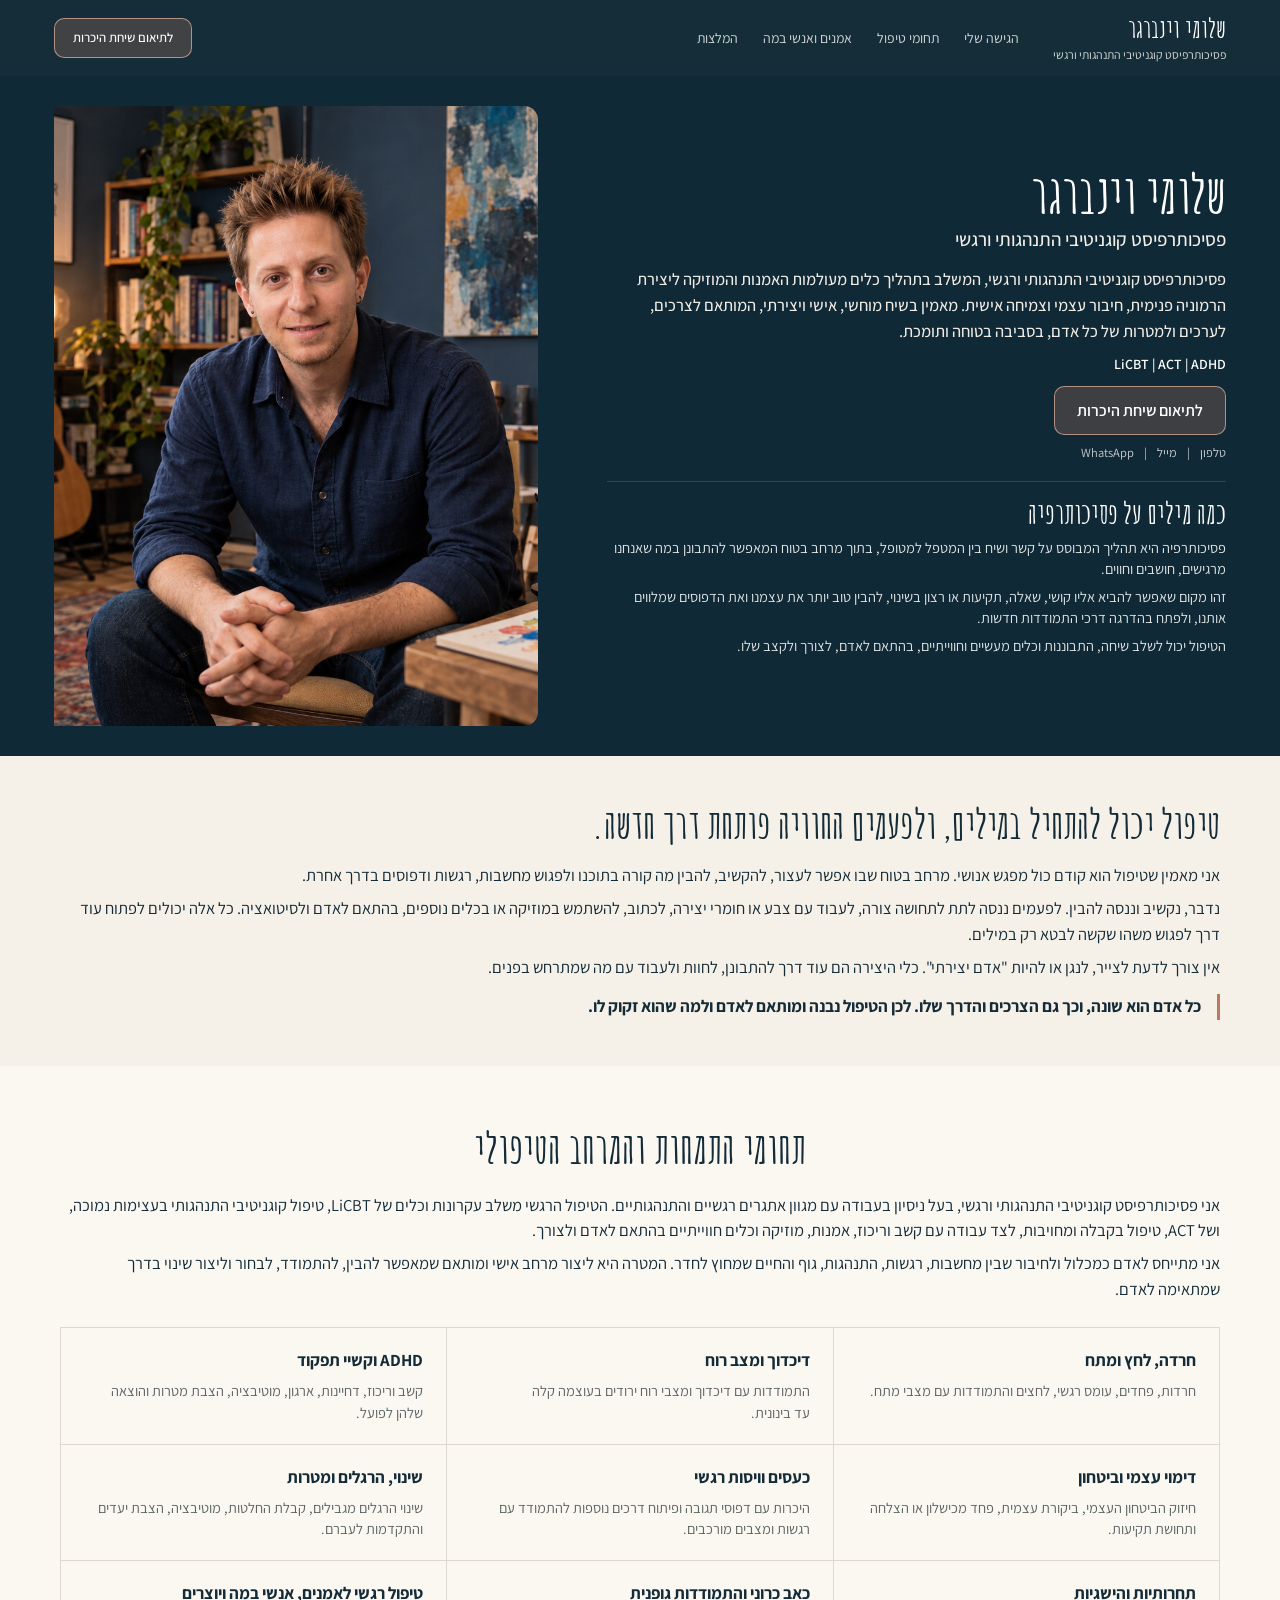
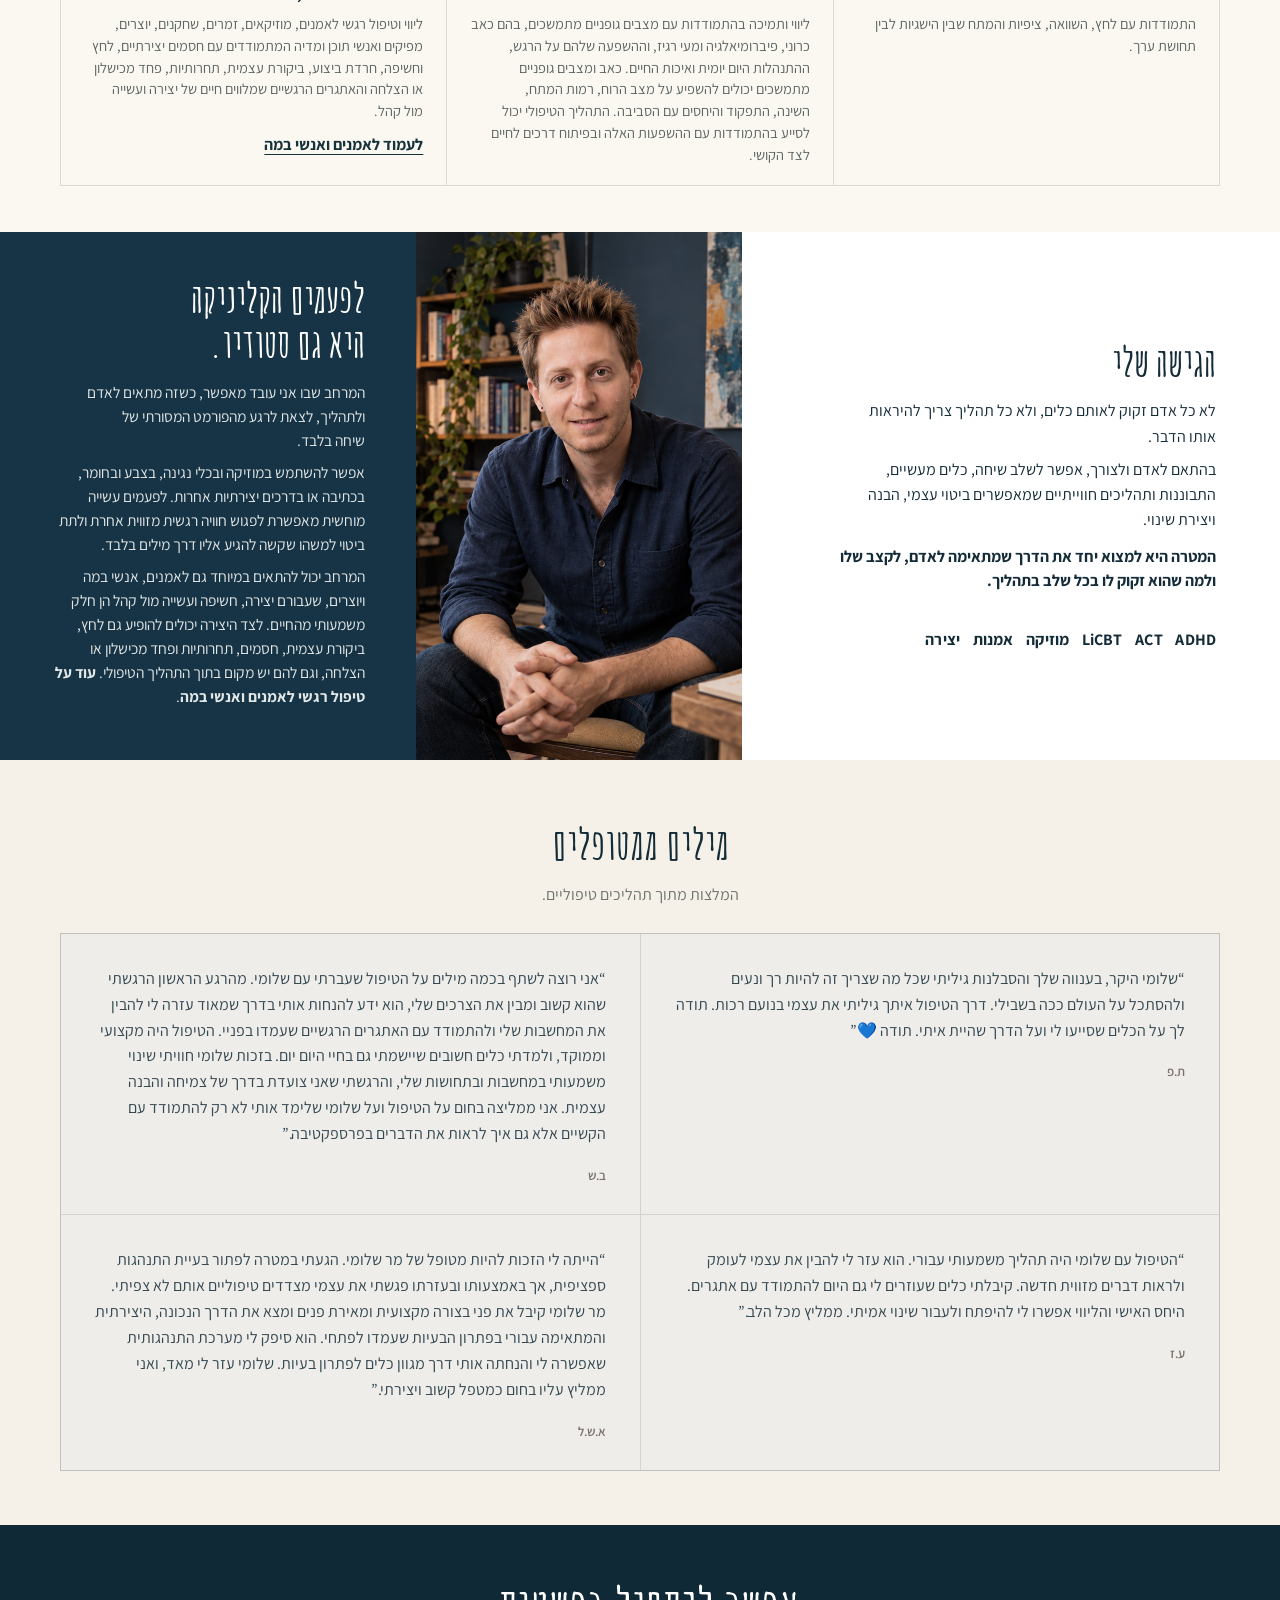
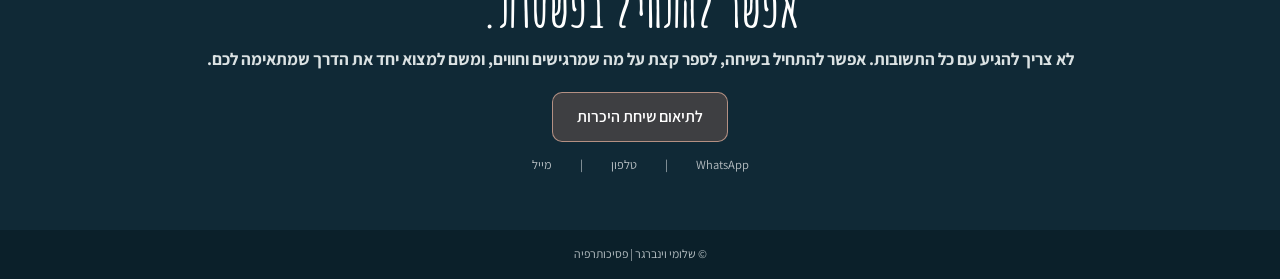
==== commit 88b7b908: "Add files via upload" ====
--- a/index.html
+++ b/index.html
@@ -1,5 +1,5 @@
-<!doctype html><html lang="he" dir="rtl"><head><!-- V15 --><meta charset="utf-8"><meta name="viewport" content="width=device-width,initial-scale=1"><meta name="description" content="פסיכותרפיה וטיפול רגשי עם שלומי וינברגר בגישות LiCBT ו ACT. טיפול מותאם בחרדה, ADHD, דימוי עצמי, ויסות רגשי, כאב כרוני וליווי אמנים, אנשי במה ויוצרים."><meta name="robots" content="index,follow,max-image-preview:large"><link rel="canonical" href="https://shlomitherapy.pages.dev/"><meta property="og:locale" content="he_IL"><meta property="og:type" content="website"><meta property="og:site_name" content="שלומי וינברגר"><meta property="og:title" content="שלומי וינברגר | פסיכותרפיה וטיפול רגשי | LiCBT ו ACT"><meta property="og:description" content="פסיכותרפיה וטיפול רגשי בגישות LiCBT ו ACT, עם שילוב כלים מעולמות המוזיקה והאמנות והתאמה אישית לתהליך."><meta property="og:url" content="https://shlomitherapy.pages.dev/"><meta property="og:image" content="https://shlomitherapy.pages.dev/assets/hero.png"><meta name="twitter:card" content="summary_large_image"><meta name="twitter:title" content="שלומי וינברגר | פסיכותרפיה וטיפול רגשי"><meta name="twitter:description" content="פסיכותרפיה וטיפול רגשי בגישות LiCBT ו ACT, בהתאמה אישית."><meta name="twitter:image" content="https://shlomitherapy.pages.dev/assets/hero.png"><title>שלומי וינברגר | פסיכותרפיה וטיפול רגשי | LiCBT ו ACT</title><link rel="stylesheet" href="styles.css"><script type="application/ld+json">{"@context":"https://schema.org","@graph":[{"@type":"WebSite","@id":"https://shlomitherapy.pages.dev/#website","url":"https://shlomitherapy.pages.dev/","name":"שלומי וינברגר","inLanguage":"he-IL"},{"@type":"Person","@id":"https://shlomitherapy.pages.dev/#shlomi","name":"שלומי וינברגר","url":"https://shlomitherapy.pages.dev/","email":"mailto:shlomiweinberger1@gmail.com","telephone":"+972528469489","jobTitle":"פסיכותרפיסט קוגניטיבי התנהגותי ורגשי","knowsAbout":["LiCBT","ACT","ADHD","פסיכותרפיה","טיפול רגשי","טיפול קוגניטיבי התנהגותי","חרדה","ויסות רגשי","כאב כרוני","אמנים ואנשי במה"]},{"@type":"ProfessionalService","@id":"https://shlomitherapy.pages.dev/#service","name":"שלומי וינברגר פסיכותרפיה וטיפול רגשי","url":"https://shlomitherapy.pages.dev/","telephone":"+972528469489","email":"shlomiweinberger1@gmail.com","provider":{"@id":"https://shlomitherapy.pages.dev/#shlomi"},"areaServed":"IL","serviceType":["פסיכותרפיה","טיפול רגשי","LiCBT","ACT"]}]}</script></head><body>
-<header><a class="brand" href="#top"><b>שלומי וינברגר</b><small>פסיכותרפיסט קוגניטיבי התנהגותי ורגשי</small></a><nav><a href="#approach">הגישה שלי</a><a href="#areas">תחומי טיפול</a><a href="artists/index.html">אמנים ואנשי במה</a><a href="#reviews">המלצות</a></nav><a class="btn small" href="https://api.whatsapp.com/send?phone=972528469489" target="_blank">לתיאום שיחת היכרות</a></header>
+<!doctype html><html lang="he" dir="rtl"><head><!-- V16.2 Mobile Polish --><meta charset="utf-8"><meta name="viewport" content="width=device-width,initial-scale=1"><meta name="description" content="פסיכותרפיה וטיפול רגשי עם שלומי וינברגר בגישות LiCBT ו ACT. טיפול מותאם בחרדה, ADHD, דימוי עצמי, ויסות רגשי, כאב כרוני וליווי אמנים, אנשי במה ויוצרים."><meta name="robots" content="index,follow,max-image-preview:large"><link rel="canonical" href="https://shlomitherapy.pages.dev/"><meta property="og:locale" content="he_IL"><meta property="og:type" content="website"><meta property="og:site_name" content="שלומי וינברגר"><meta property="og:title" content="שלומי וינברגר | פסיכותרפיה וטיפול רגשי | LiCBT ו ACT"><meta property="og:description" content="פסיכותרפיה וטיפול רגשי בגישות LiCBT ו ACT, עם שילוב כלים מעולמות המוזיקה והאמנות והתאמה אישית לתהליך."><meta property="og:url" content="https://shlomitherapy.pages.dev/"><meta property="og:image" content="https://shlomitherapy.pages.dev/assets/hero.png"><meta name="twitter:card" content="summary_large_image"><meta name="twitter:title" content="שלומי וינברגר | פסיכותרפיה וטיפול רגשי"><meta name="twitter:description" content="פסיכותרפיה וטיפול רגשי בגישות LiCBT ו ACT, בהתאמה אישית."><meta name="twitter:image" content="https://shlomitherapy.pages.dev/assets/hero.png"><title>שלומי וינברגר | פסיכותרפיה וטיפול רגשי | LiCBT ו ACT</title><link rel="stylesheet" href="styles.css"><script type="application/ld+json">{"@context":"https://schema.org","@graph":[{"@type":"WebSite","@id":"https://shlomitherapy.pages.dev/#website","url":"https://shlomitherapy.pages.dev/","name":"שלומי וינברגר","inLanguage":"he-IL"},{"@type":"Person","@id":"https://shlomitherapy.pages.dev/#shlomi","name":"שלומי וינברגר","url":"https://shlomitherapy.pages.dev/","email":"mailto:shlomiweinberger1@gmail.com","telephone":"+972528469489","jobTitle":"פסיכותרפיסט קוגניטיבי התנהגותי ורגשי","knowsAbout":["LiCBT","ACT","ADHD","פסיכותרפיה","טיפול רגשי","טיפול קוגניטיבי התנהגותי","חרדה","ויסות רגשי","כאב כרוני","אמנים ואנשי במה"]},{"@type":"ProfessionalService","@id":"https://shlomitherapy.pages.dev/#service","name":"שלומי וינברגר פסיכותרפיה וטיפול רגשי","url":"https://shlomitherapy.pages.dev/","telephone":"+972528469489","email":"shlomiweinberger1@gmail.com","provider":{"@id":"https://shlomitherapy.pages.dev/#shlomi"},"areaServed":"IL","serviceType":["פסיכותרפיה","טיפול רגשי","LiCBT","ACT"]}]}</script></head><body>
+<header><a class="brand" href="#top"><b>שלומי וינברגר</b><small>פסיכותרפיסט קוגניטיבי התנהגותי ורגשי</small></a><nav id="site-nav"><a href="#approach">הגישה שלי</a><a href="#areas">תחומי טיפול</a><a href="artists/index.html">אמנים ואנשי במה</a><a href="#reviews">המלצות</a></nav><button class="menuToggle" type="button" aria-label="פתיחת תפריט" aria-expanded="false" aria-controls="site-nav"><span></span><span></span><span></span></button><a class="btn small" href="https://api.whatsapp.com/send?phone=972528469489" target="_blank">לתיאום שיחת היכרות</a></header>
 <main id="top">
 <section class="hero heroV7"><div class="heroText"><span class="eyebrow">שלומי וינברגר</span><h1 class="heroName">שלומי וינברגר</h1><h2 class="heroRole">פסיכותרפיסט קוגניטיבי התנהגותי ורגשי</h2><p class="heroStatement"><b>פסיכותרפיסט קוגניטיבי התנהגותי ורגשי, המשלב בתהליך כלים מעולמות האמנות והמוזיקה ליצירת הרמוניה פנימית, חיבור עצמי וצמיחה אישית. מאמין בשיח מוחשי, אישי ויצירתי, המותאם לצרכים, לערכים ולמטרות של כל אדם, בסביבה בטוחה ותומכת.</b></p><div class="credentials">LiCBT | ACT | ADHD</div><a class="btn" href="https://api.whatsapp.com/send?phone=972528469489" target="_blank">לתיאום שיחת היכרות</a><div class="quick"><a href="tel:+972528469489">טלפון</a><span>|</span><a href="mailto:shlomiweinberger1@gmail.com">מייל</a><span>|</span><a href="https://api.whatsapp.com/send?phone=972528469489" target="_blank">WhatsApp</a></div><div class="psychotherapyInline"><h3>כמה מילים על פסיכותרפיה</h3><p>פסיכותרפיה היא תהליך המבוסס על קשר ושיח בין המטפל למטופל, בתוך מרחב בטוח המאפשר להתבונן במה שאנחנו מרגישים, חושבים וחווים.</p><p>זהו מקום שאפשר להביא אליו קושי, שאלה, תקיעות או רצון בשינוי, להבין טוב יותר את עצמנו ואת הדפוסים שמלווים אותנו, ולפתח בהדרגה דרכי התמודדות חדשות.</p><p>הטיפול יכול לשלב שיחה, התבוננות וכלים מעשיים וחווייתיים, בהתאם לאדם, לצורך ולקצב שלו.</p></div></div><div class="heroImage"><img src="assets/hero.png" alt="שלומי וינברגר במרחב טיפולי יצירתי"></div></section>
 <section class="intro" id="experience"><div><h2 class="oneLineTitle">טיפול יכול להתחיל במילים, ולפעמים החוויה פותחת דרך חדשה.</h2><p>אני מאמין שטיפול הוא קודם כול מפגש אנושי. מרחב בטוח שבו אפשר לעצור, להקשיב, להבין מה קורה בתוכנו ולפגוש מחשבות, רגשות ודפוסים בדרך אחרת.</p><p>נדבר, נקשיב וננסה להבין. לפעמים ננסה לתת לתחושה צורה, לעבוד עם צבע או חומרי יצירה, לכתוב, להשתמש במוזיקה או בכלים נוספים, בהתאם לאדם ולסיטואציה. כל אלה יכולים לפתוח עוד דרך לפגוש משהו שקשה לבטא רק במילים.</p><p>אין צורך לדעת לצייר, לנגן או להיות "אדם יצירתי". כלי היצירה הם עוד דרך להתבונן, לחוות ולעבוד עם מה שמתרחש בפנים.</p><strong>כל אדם הוא שונה, וכך גם הצרכים והדרך שלו. לכן הטיפול נבנה ומותאם לאדם ולמה שהוא זקוק לו.</strong></div></section>
@@ -8,4 +8,6 @@
 <section class="approachStudio"><div class="method" id="approach"><h2>הגישה שלי</h2><p>לא כל אדם זקוק לאותם כלים, ולא כל תהליך צריך להיראות אותו הדבר.</p><p>בהתאם לאדם ולצורך, אפשר לשלב שיחה, כלים מעשיים, התבוננות ותהליכים חווייתיים שמאפשרים ביטוי עצמי, הבנה ויצירת שינוי.</p><strong>המטרה היא למצוא יחד את הדרך שמתאימה לאדם, לקצב שלו ולמה שהוא זקוק לו בכל שלב בתהליך.</strong><div class="methodTags">LiCBT&nbsp;&nbsp;&nbsp; ACT&nbsp;&nbsp;&nbsp; ADHD&nbsp;&nbsp;&nbsp; מוזיקה&nbsp;&nbsp;&nbsp; אמנות&nbsp;&nbsp;&nbsp; יצירה</div></div><div class="studio" id="studio"><div class="studioImg"><img src="assets/hero.png" alt="מרחב המשלב טיפול, מוזיקה ויצירה"></div><div class="studioText"><h2>לפעמים הקליניקה<br>היא גם סטודיו.</h2><p>המרחב שבו אני עובד מאפשר, כשזה מתאים לאדם ולתהליך, לצאת לרגע מהפורמט המסורתי של שיחה בלבד.</p><p>אפשר להשתמש במוזיקה ובכלי נגינה, בצבע ובחומר, בכתיבה או בדרכים יצירתיות אחרות. לפעמים עשייה מוחשית מאפשרת לפגוש חוויה רגשית מזווית אחרת ולתת ביטוי למשהו שקשה להגיע אליו דרך מילים בלבד.</p><p>המרחב יכול להתאים במיוחד גם לאמנים, אנשי במה ויוצרים, שעבורם יצירה, חשיפה ועשייה מול קהל הן חלק משמעותי מהחיים. לצד היצירה יכולים להופיע גם לחץ, ביקורת עצמית, חסמים, תחרותיות ופחד מכישלון או הצלחה, וגם להם יש מקום בתוך התהליך הטיפולי. <a class="inlineArtistLink" href="artists/index.html">עוד על טיפול רגשי לאמנים ואנשי במה</a>.</p></div></div></section>
 <section class="reviews" id="reviews"><div class="sectionHead"><h2>מילים ממטופלים</h2><p>המלצות מתוך תהליכים טיפוליים.</p></div><div class="reviewGrid fullReviews"><blockquote>“שלומי היקר, בענווה שלך והסבלנות גיליתי שכל מה שצריך זה להיות רך ונעים ולהסתכל על העולם ככה בשבילי. דרך הטיפול איתך גיליתי את עצמי בנועם רכות. תודה לך על הכלים שסייעו לי ועל הדרך שהיית איתי. תודה 💙”<cite>ת.פ</cite></blockquote><blockquote>“אני רוצה לשתף בכמה מילים על הטיפול שעברתי עם שלומי. מהרגע הראשון הרגשתי שהוא קשוב ומבין את הצרכים שלי, הוא ידע להנחות אותי בדרך שמאוד עזרה לי להבין את המחשבות שלי ולהתמודד עם האתגרים הרגשיים שעמדו בפניי. הטיפול היה מקצועי וממוקד, ולמדתי כלים חשובים שיישמתי גם בחיי היום יום. בזכות שלומי חוויתי שינוי משמעותי במחשבות ובתחושות שלי, והרגשתי שאני צועדת בדרך של צמיחה והבנה עצמית. אני ממליצה בחום על הטיפול ועל שלומי שלימד אותי לא רק להתמודד עם הקשיים אלא גם איך לראות את הדברים בפרספקטיבה.”<cite>ב.ש</cite></blockquote><blockquote>“הטיפול עם שלומי היה תהליך משמעותי עבורי. הוא עזר לי להבין את עצמי לעומק ולראות דברים מזווית חדשה. קיבלתי כלים שעוזרים לי גם היום להתמודד עם אתגרים. היחס האישי והליווי אפשרו לי להיפתח ולעבור שינוי אמיתי. ממליץ מכל הלב.”<cite>ע.ז</cite></blockquote><blockquote>“הייתה לי הזכות להיות מטופל של מר שלומי. הגעתי במטרה לפתור בעיית התנהגות ספציפית, אך באמצעותו ובעזרתו פגשתי את עצמי מצדדים טיפוליים אותם לא צפיתי. מר שלומי קיבל את פני בצורה מקצועית ומאירת פנים ומצא את הדרך הנכונה, היצירתית והמתאימה עבורי בפתרון הבעיות שעמדו לפתחי. הוא סיפק לי מערכת התנהגותית שאפשרה לי והנחתה אותי דרך מגוון כלים לפתרון בעיות. שלומי עזר לי מאד, ואני ממליץ עליו בחום כמטפל קשוב ויצירתי.”<cite>א.ש.ל</cite></blockquote></div></section>
 <section class="contact"><h2>אפשר להתחיל בפשטות.</h2><p><b>לא צריך להגיע עם כל התשובות. אפשר להתחיל בשיחה, לספר קצת על מה שמרגישים וחווים, ומשם למצוא יחד את הדרך שמתאימה לכם.</b></p><a class="btn light" href="https://api.whatsapp.com/send?phone=972528469489" target="_blank">לתיאום שיחת היכרות</a><div class="contactLinks"><a href="https://api.whatsapp.com/send?phone=972528469489" target="_blank">WhatsApp</a><span>|</span><a href="tel:+972528469489">טלפון</a><span>|</span><a href="mailto:shlomiweinberger1@gmail.com">מייל</a></div></section>
-</main><footer>© שלומי וינברגר | פסיכותרפיה</footer></body></html>
+</main><footer>© שלומי וינברגר | פסיכותרפיה</footer><script>
+(()=>{const b=document.querySelector('.menuToggle'),n=document.querySelector('header nav');if(!b||!n)return;const close=()=>{document.body.classList.remove('menuOpen');b.setAttribute('aria-expanded','false');b.setAttribute('aria-label','פתיחת תפריט')};b.addEventListener('click',()=>{const open=document.body.classList.toggle('menuOpen');b.setAttribute('aria-expanded',String(open));b.setAttribute('aria-label',open?'סגירת תפריט':'פתיחת תפריט')});n.querySelectorAll('a').forEach(a=>a.addEventListener('click',close));document.addEventListener('keydown',e=>{if(e.key==='Escape')close()});})();
+</script></body></html>
--- a/styles.css
+++ b/styles.css
@@ -285,3 +285,145 @@
 .artistHeroText .artistKicker,.artistHeroText h1,.artistHeroText .artistLead,.artistHeroText .credentials{width:100%;max-width:800px}
 .artistHeroText>.btn{align-self:flex-start;background:var(--cta-wash);border:1px solid rgba(226,176,158,.72);color:#fff}
 @media(max-width:900px){.artistHeroText{padding-right:24px;padding-left:24px;align-items:stretch}}
+
+
+/* V16 — Mobile polish: navigation, scale, rhythm and compact contact layout */
+.menuToggle{display:none;background:transparent;border:0;color:#fff;width:38px;height:38px;padding:8px;cursor:pointer;flex:0 0 auto}
+.menuToggle span{display:block;width:22px;height:1.5px;background:currentColor;margin:5px auto;transition:transform .2s ease,opacity .2s ease}
+
+@media(max-width:900px){
+ :root{--mobile-edge:20px}
+ body{font-size:15px;line-height:1.52}
+ header{height:70px;padding:0 var(--mobile-edge);gap:10px;justify-content:flex-start;direction:rtl}
+ .brand{margin:0;min-width:0;line-height:1.04;flex:1 1 auto}
+ .brand b{font-size:23px;white-space:nowrap}
+ .brand small{font-size:8px;margin-top:4px;white-space:nowrap}
+ header>.btn.small{order:3;flex:0 0 auto;font-size:10.5px;padding:9px 12px;border-radius:9px;white-space:nowrap}
+ .menuToggle{display:block;order:2}
+ header nav{display:none;position:absolute;top:70px;right:0;left:0;margin:0;padding:10px var(--mobile-edge) 14px;background:rgba(16,41,54,.99);border-top:1px solid rgba(255,255,255,.10);box-shadow:0 10px 22px rgba(0,0,0,.16);gap:0;direction:rtl;z-index:20}
+ body.menuOpen header nav{display:flex;flex-direction:column}
+ header nav a{display:block;padding:11px 2px;border-bottom:1px solid rgba(255,255,255,.09);font-size:14px;opacity:.92}
+ header nav a:last-child{border-bottom:0}
+ body.menuOpen .menuToggle span:nth-child(1){transform:translateY(6.5px) rotate(45deg)}
+ body.menuOpen .menuToggle span:nth-child(2){opacity:0}
+ body.menuOpen .menuToggle span:nth-child(3){transform:translateY(-6.5px) rotate(-45deg)}
+ section[id],.method[id]{scroll-margin-top:82px}
+
+ .heroV7 .heroText{padding:32px var(--mobile-edge) 28px}
+ .heroName{font-size:49px!important;line-height:.98!important;margin-bottom:7px!important}
+ .heroRole{font-size:18px;line-height:1.28;margin-bottom:13px}
+ .heroStatement{font-size:15px!important;line-height:1.56!important}
+ .heroV7 .credentials{font-size:15px;margin:10px 0 13px}
+ .heroV7>.heroText>.btn{padding:11px 18px;font-size:15px;align-self:flex-start}
+ .quick{font-size:12.5px;gap:9px;margin-top:12px;flex-wrap:nowrap}
+ .psychotherapyInline{margin-top:19px;padding-top:16px}
+ .psychotherapyInline h3{font-size:31px;margin-bottom:7px}
+ .psychotherapyInline p{font-size:14.5px!important;line-height:1.5!important;margin-bottom:7px!important}
+ .heroV7 .heroImage{height:38vh;min-height:280px}
+
+ .intro,.areas,.reviews{padding-left:var(--mobile-edge);padding-right:var(--mobile-edge)}
+ .intro{padding-top:38px;padding-bottom:40px}
+ .intro h2,.method h2,.about h2,.studio h2{font-size:37px}
+ .oneLineTitle{font-size:34px!important;line-height:1.08;text-wrap:balance}
+ .intro p{font-size:15px;line-height:1.52;margin-bottom:8px}
+ .intro strong{font-size:15px;line-height:1.48;margin-top:13px;padding-right:13px}
+
+ .areas{padding-top:40px;padding-bottom:40px}
+ .sectionHead{margin-bottom:20px}
+ .sectionHead h2{font-size:37px;line-height:1.08}
+ .sectionHead p,.areasIntro .lead{font-size:15px;line-height:1.52}
+ .areasIntro{margin-bottom:21px}
+ .grid article{padding:17px 18px 16px}
+ .grid b{font-size:16px}
+ .grid p{font-size:14px;line-height:1.46;margin-top:5px}
+ .moreLink{font-size:13.5px;margin-top:.5rem}
+
+ .method{padding:40px var(--mobile-edge)}
+ .method p,.method strong{font-size:15px;line-height:1.52}
+ .methodTags{font-size:13.5px;margin-top:15px;padding-top:13px;line-height:1.55}
+ .studioImg{height:275px}
+ .studioText{padding:38px var(--mobile-edge)}
+ .studioText p{font-size:14.5px;line-height:1.5}
+
+ .reviews{padding-top:40px;padding-bottom:44px}
+ .fullReviews blockquote{padding:22px 20px 20px;font-size:14.5px;line-height:1.55}
+ .fullReviews cite{font-size:12.5px;margin-top:13px}
+
+ .contact{padding:42px var(--mobile-edge) 46px}
+ .contact h2{font-size:43px;line-height:1.05;margin:4px 0 10px}
+ .contact p{font-size:15px;line-height:1.5;margin:8px auto 18px;max-width:560px}
+ .contact .btn{padding:11px 19px;font-size:15px}
+ .contactLinks{flex-direction:row;align-items:center;flex-wrap:nowrap;gap:10px;margin-top:18px;font-size:13px}
+ footer{padding:14px var(--mobile-edge);font-size:11.5px}
+
+ /* Artists page uses the same mobile scale */
+ .artistHeroText{padding:36px var(--mobile-edge) 30px}
+ .artistKicker{font-size:12px;margin-bottom:9px}
+ .artistHeroSite h1{font-size:47px;line-height:1.02;margin-bottom:14px}
+ .artistLead{font-size:15px;line-height:1.56}
+ .artistHeroText .credentials{font-size:15px;margin:10px 0 13px}
+ .artistHeroText>.btn{padding:11px 18px;font-size:15px}
+ .artistHeroImage{height:36vh;min-height:270px}
+ .artistIntro,.artistAreas{padding:40px var(--mobile-edge)}
+ .artistIntro h2,.artistStudio h2{font-size:37px}
+ .artistIntro p{font-size:15px;line-height:1.52}
+ .artistGridSite article{padding:17px 18px}
+ .artistGridSite b{font-size:16px}
+ .artistGridSite p{font-size:14px;line-height:1.48}
+ .artistStudioText{padding:38px var(--mobile-edge)}
+ .artistStudioText p{font-size:14.5px;line-height:1.5}
+ .artistStudioImage{height:275px}
+}
+
+@media(max-width:420px){
+ :root{--mobile-edge:17px}
+ header{gap:7px}
+ .brand b{font-size:21px}
+ .brand small{font-size:7.4px}
+ header>.btn.small{font-size:9.8px;padding:8px 9px}
+ .menuToggle{width:34px;padding:7px}
+ .heroName{font-size:46px!important}
+ .heroRole{font-size:17px}
+ .oneLineTitle{font-size:32px!important}
+ .sectionHead h2{font-size:35px}
+ .contact h2{font-size:40px}
+ .contactLinks{gap:8px;font-size:12.5px}
+ .artistHeroSite h1{font-size:44px}
+}
+
+/* V16.1 — Mobile type refinement: slightly more compact reading scale, desktop untouched */
+@media(max-width:900px){
+ body{font-size:14px;line-height:1.48}
+ .heroStatement{font-size:14px!important;line-height:1.50!important}
+ .psychotherapyInline p{font-size:13.5px!important;line-height:1.46!important}
+ .intro p{font-size:14px;line-height:1.48}
+ .intro strong{font-size:14px;line-height:1.45}
+ .sectionHead p,.areasIntro .lead{font-size:14px;line-height:1.48}
+ .grid p{font-size:13px;line-height:1.43}
+ .method p,.method strong{font-size:14px;line-height:1.48}
+ .studioText p{font-size:13.5px;line-height:1.46}
+ .fullReviews blockquote{font-size:13px;line-height:1.50}
+ .contact p{font-size:14px;line-height:1.46}
+ .artistLead{font-size:14px;line-height:1.50}
+ .artistIntro p{font-size:14px;line-height:1.48}
+ .artistGridSite p{font-size:13px;line-height:1.44}
+ .artistStudioText p{font-size:13.5px;line-height:1.46}
+}
+@media(max-width:420px){
+ .heroName{font-size:45px!important}
+ .oneLineTitle{font-size:31px!important}
+ .sectionHead h2{font-size:34px}
+ .contact h2{font-size:39px}
+}
+
+/* V16.2 — Header identity refinement only */
+.brand b{font-size:26px}
+.brand small{font-size:12px;line-height:1.18;margin-top:5px;opacity:.82}
+@media(max-width:900px){
+ .brand b{font-size:25px}
+ .brand small{font-size:9.5px;line-height:1.16;margin-top:4px}
+}
+@media(max-width:420px){
+ .brand b{font-size:23px}
+ .brand small{font-size:8.8px}
+}
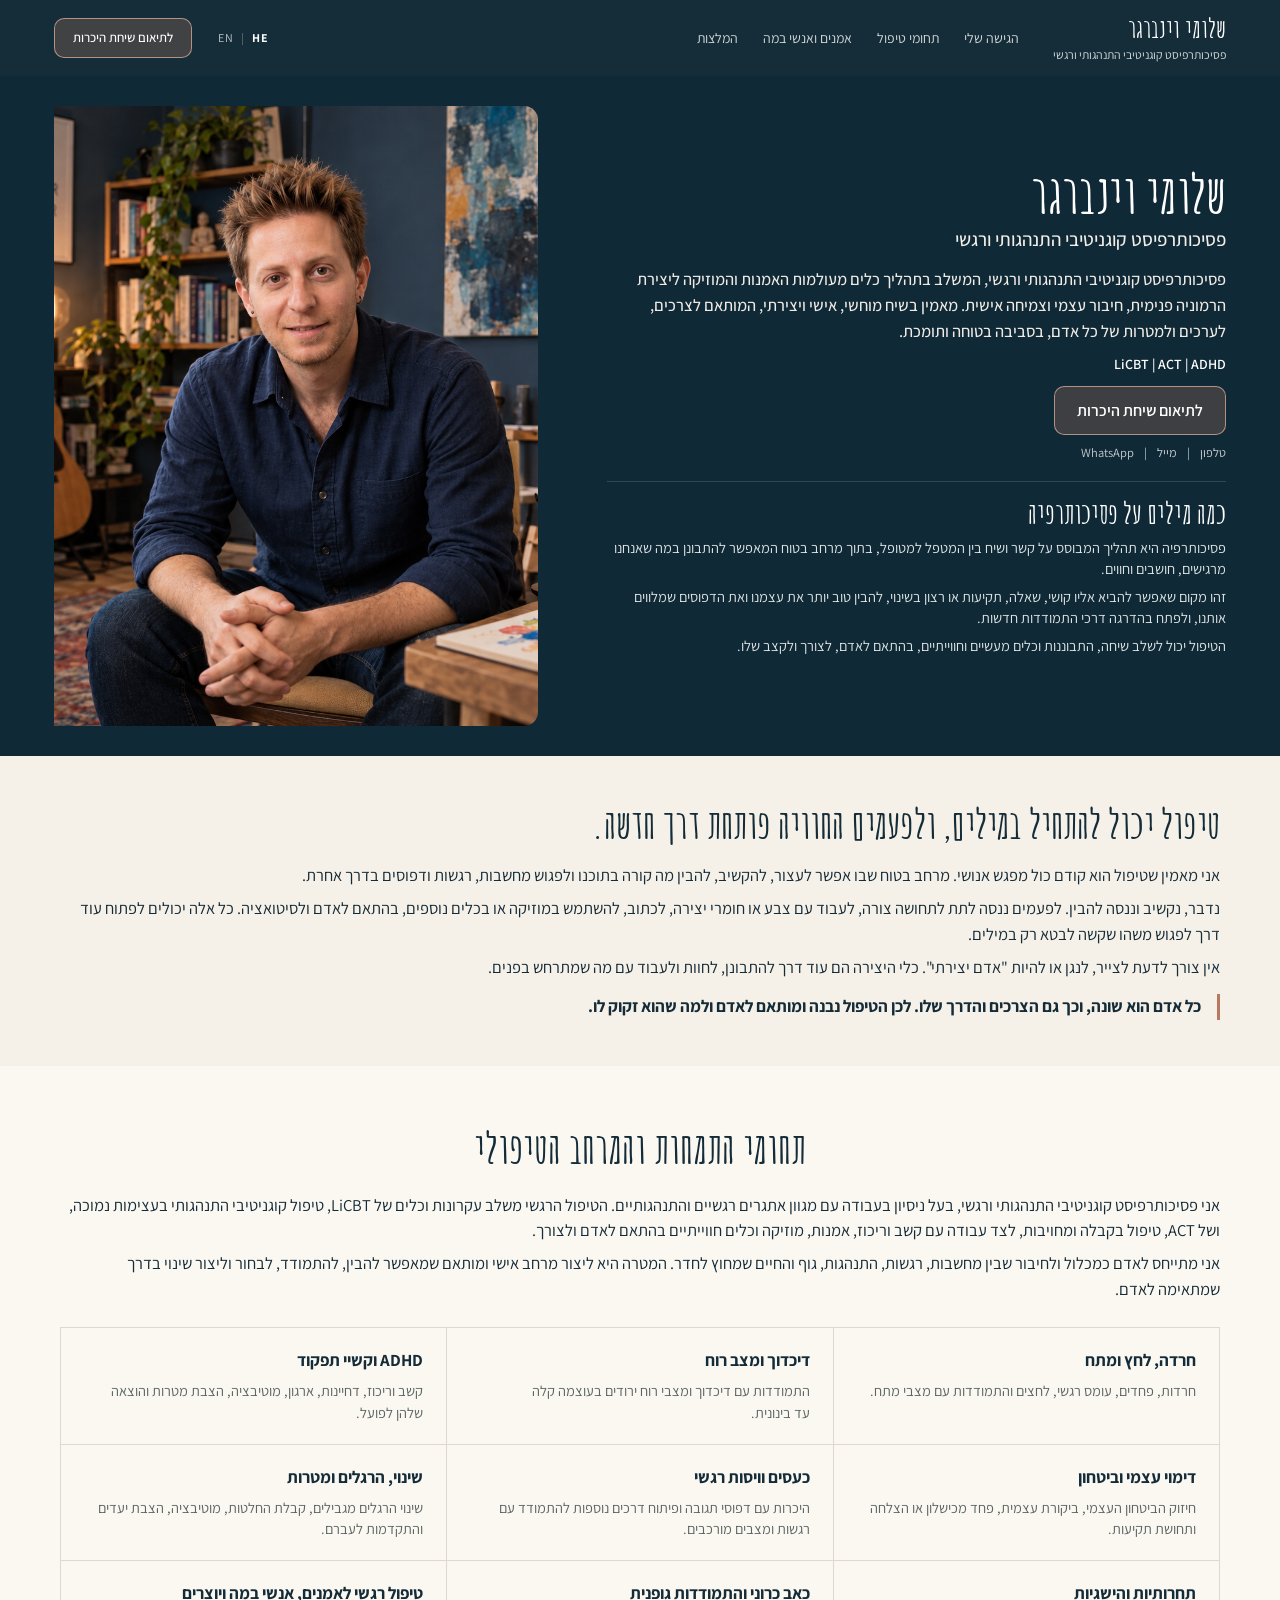
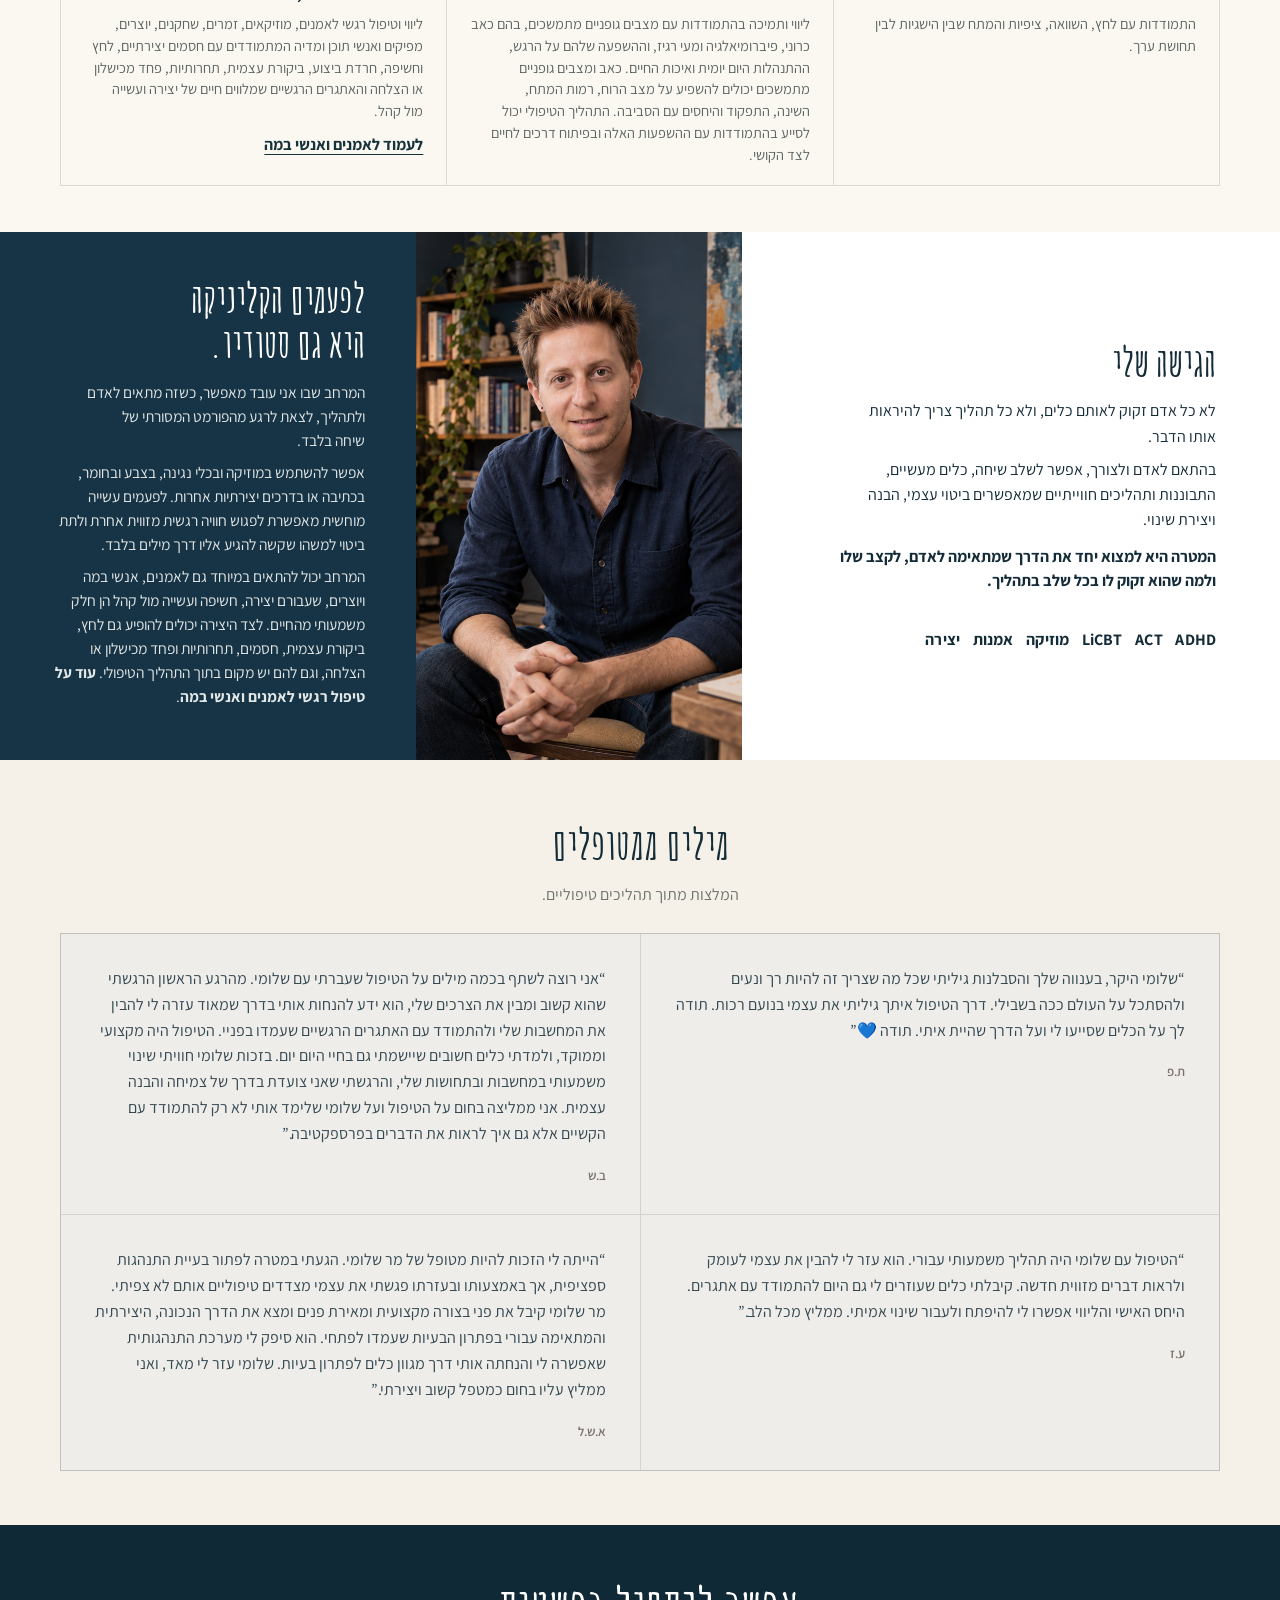
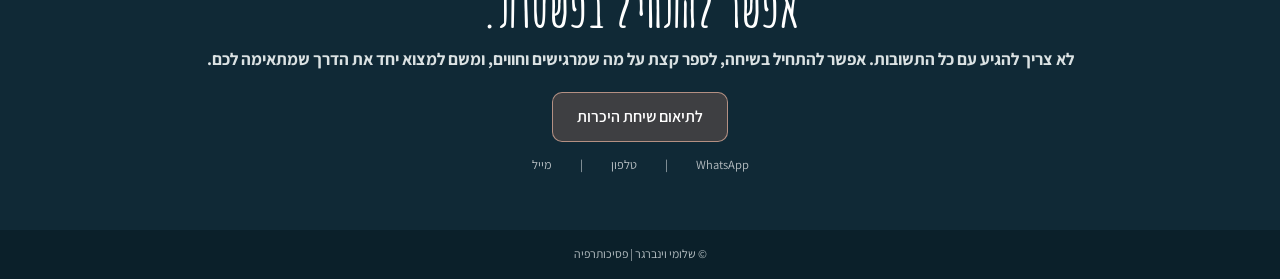
==== commit 037b89ab: "Add files via upload" ====
--- a/index.html
+++ b/index.html
@@ -1,5 +1,5 @@
-<!doctype html><html lang="he" dir="rtl"><head><!-- V16.2 Mobile Polish --><meta charset="utf-8"><meta name="viewport" content="width=device-width,initial-scale=1"><meta name="description" content="פסיכותרפיה וטיפול רגשי עם שלומי וינברגר בגישות LiCBT ו ACT. טיפול מותאם בחרדה, ADHD, דימוי עצמי, ויסות רגשי, כאב כרוני וליווי אמנים, אנשי במה ויוצרים."><meta name="robots" content="index,follow,max-image-preview:large"><link rel="canonical" href="https://shlomitherapy.pages.dev/"><meta property="og:locale" content="he_IL"><meta property="og:type" content="website"><meta property="og:site_name" content="שלומי וינברגר"><meta property="og:title" content="שלומי וינברגר | פסיכותרפיה וטיפול רגשי | LiCBT ו ACT"><meta property="og:description" content="פסיכותרפיה וטיפול רגשי בגישות LiCBT ו ACT, עם שילוב כלים מעולמות המוזיקה והאמנות והתאמה אישית לתהליך."><meta property="og:url" content="https://shlomitherapy.pages.dev/"><meta property="og:image" content="https://shlomitherapy.pages.dev/assets/hero.png"><meta name="twitter:card" content="summary_large_image"><meta name="twitter:title" content="שלומי וינברגר | פסיכותרפיה וטיפול רגשי"><meta name="twitter:description" content="פסיכותרפיה וטיפול רגשי בגישות LiCBT ו ACT, בהתאמה אישית."><meta name="twitter:image" content="https://shlomitherapy.pages.dev/assets/hero.png"><title>שלומי וינברגר | פסיכותרפיה וטיפול רגשי | LiCBT ו ACT</title><link rel="stylesheet" href="styles.css"><script type="application/ld+json">{"@context":"https://schema.org","@graph":[{"@type":"WebSite","@id":"https://shlomitherapy.pages.dev/#website","url":"https://shlomitherapy.pages.dev/","name":"שלומי וינברגר","inLanguage":"he-IL"},{"@type":"Person","@id":"https://shlomitherapy.pages.dev/#shlomi","name":"שלומי וינברגר","url":"https://shlomitherapy.pages.dev/","email":"mailto:shlomiweinberger1@gmail.com","telephone":"+972528469489","jobTitle":"פסיכותרפיסט קוגניטיבי התנהגותי ורגשי","knowsAbout":["LiCBT","ACT","ADHD","פסיכותרפיה","טיפול רגשי","טיפול קוגניטיבי התנהגותי","חרדה","ויסות רגשי","כאב כרוני","אמנים ואנשי במה"]},{"@type":"ProfessionalService","@id":"https://shlomitherapy.pages.dev/#service","name":"שלומי וינברגר פסיכותרפיה וטיפול רגשי","url":"https://shlomitherapy.pages.dev/","telephone":"+972528469489","email":"shlomiweinberger1@gmail.com","provider":{"@id":"https://shlomitherapy.pages.dev/#shlomi"},"areaServed":"IL","serviceType":["פסיכותרפיה","טיפול רגשי","LiCBT","ACT"]}]}</script></head><body>
-<header><a class="brand" href="#top"><b>שלומי וינברגר</b><small>פסיכותרפיסט קוגניטיבי התנהגותי ורגשי</small></a><nav id="site-nav"><a href="#approach">הגישה שלי</a><a href="#areas">תחומי טיפול</a><a href="artists/index.html">אמנים ואנשי במה</a><a href="#reviews">המלצות</a></nav><button class="menuToggle" type="button" aria-label="פתיחת תפריט" aria-expanded="false" aria-controls="site-nav"><span></span><span></span><span></span></button><a class="btn small" href="https://api.whatsapp.com/send?phone=972528469489" target="_blank">לתיאום שיחת היכרות</a></header>
+<!doctype html><html lang="he" dir="rtl"><head><!-- V16.2 Mobile Polish --><meta charset="utf-8"><meta name="google-site-verification" content="-XrfR1XVnH5HqX8JZrp9V0wr1Z_ClaV7wFPXLhyFqEA" /><meta name="viewport" content="width=device-width,initial-scale=1"><meta name="description" content="פסיכותרפיה וטיפול רגשי עם שלומי וינברגר בגישות LiCBT ו ACT. טיפול מותאם בחרדה, ADHD, דימוי עצמי, ויסות רגשי, כאב כרוני וליווי אמנים, אנשי במה ויוצרים."><meta name="robots" content="index,follow,max-image-preview:large"><link rel="canonical" href="https://shlomitherapy.pages.dev/"><link rel="alternate" hreflang="he" href="https://shlomitherapy.pages.dev/"><link rel="alternate" hreflang="en" href="https://shlomitherapy.pages.dev/en/"><link rel="alternate" hreflang="x-default" href="https://shlomitherapy.pages.dev/"><meta property="og:locale" content="he_IL"><meta property="og:type" content="website"><meta property="og:site_name" content="שלומי וינברגר"><meta property="og:title" content="שלומי וינברגר | פסיכותרפיה וטיפול רגשי | LiCBT ו ACT"><meta property="og:description" content="פסיכותרפיה וטיפול רגשי בגישות LiCBT ו ACT, עם שילוב כלים מעולמות המוזיקה והאמנות והתאמה אישית לתהליך."><meta property="og:url" content="https://shlomitherapy.pages.dev/"><meta property="og:image" content="https://shlomitherapy.pages.dev/assets/hero.png"><meta name="twitter:card" content="summary_large_image"><meta name="twitter:title" content="שלומי וינברגר | פסיכותרפיה וטיפול רגשי"><meta name="twitter:description" content="פסיכותרפיה וטיפול רגשי בגישות LiCBT ו ACT, בהתאמה אישית."><meta name="twitter:image" content="https://shlomitherapy.pages.dev/assets/hero.png"><title>שלומי וינברגר | פסיכותרפיה וטיפול רגשי | LiCBT ו ACT</title><link rel="stylesheet" href="styles.css"><script type="application/ld+json">{"@context":"https://schema.org","@graph":[{"@type":"WebSite","@id":"https://shlomitherapy.pages.dev/#website","url":"https://shlomitherapy.pages.dev/","name":"שלומי וינברגר","inLanguage":"he-IL"},{"@type":"Person","@id":"https://shlomitherapy.pages.dev/#shlomi","name":"שלומי וינברגר","url":"https://shlomitherapy.pages.dev/","email":"mailto:shlomiweinberger1@gmail.com","telephone":"+972528469489","jobTitle":"פסיכותרפיסט קוגניטיבי התנהגותי ורגשי","knowsAbout":["LiCBT","ACT","ADHD","פסיכותרפיה","טיפול רגשי","טיפול קוגניטיבי התנהגותי","חרדה","ויסות רגשי","כאב כרוני","אמנים ואנשי במה"]},{"@type":"ProfessionalService","@id":"https://shlomitherapy.pages.dev/#service","name":"שלומי וינברגר פסיכותרפיה וטיפול רגשי","url":"https://shlomitherapy.pages.dev/","telephone":"+972528469489","email":"shlomiweinberger1@gmail.com","provider":{"@id":"https://shlomitherapy.pages.dev/#shlomi"},"areaServed":"IL","serviceType":["פסיכותרפיה","טיפול רגשי","LiCBT","ACT"]}]}</script></head><body>
+<header><a class="brand" href="#top"><b>שלומי וינברגר</b><small>פסיכותרפיסט קוגניטיבי התנהגותי ורגשי</small></a><nav id="site-nav"><a href="#approach">הגישה שלי</a><a href="#areas">תחומי טיפול</a><a href="artists/index.html">אמנים ואנשי במה</a><a href="#reviews">המלצות</a></nav><div class="langSwitch" aria-label="Language"><b>HE</b><span>|</span><a href="en/index.html">EN</a></div><button class="menuToggle" type="button" aria-label="פתיחת תפריט" aria-expanded="false" aria-controls="site-nav"><span></span><span></span><span></span></button><a class="btn small" href="https://api.whatsapp.com/send?phone=972528469489" target="_blank">לתיאום שיחת היכרות</a></header>
 <main id="top">
 <section class="hero heroV7"><div class="heroText"><span class="eyebrow">שלומי וינברגר</span><h1 class="heroName">שלומי וינברגר</h1><h2 class="heroRole">פסיכותרפיסט קוגניטיבי התנהגותי ורגשי</h2><p class="heroStatement"><b>פסיכותרפיסט קוגניטיבי התנהגותי ורגשי, המשלב בתהליך כלים מעולמות האמנות והמוזיקה ליצירת הרמוניה פנימית, חיבור עצמי וצמיחה אישית. מאמין בשיח מוחשי, אישי ויצירתי, המותאם לצרכים, לערכים ולמטרות של כל אדם, בסביבה בטוחה ותומכת.</b></p><div class="credentials">LiCBT | ACT | ADHD</div><a class="btn" href="https://api.whatsapp.com/send?phone=972528469489" target="_blank">לתיאום שיחת היכרות</a><div class="quick"><a href="tel:+972528469489">טלפון</a><span>|</span><a href="mailto:shlomiweinberger1@gmail.com">מייל</a><span>|</span><a href="https://api.whatsapp.com/send?phone=972528469489" target="_blank">WhatsApp</a></div><div class="psychotherapyInline"><h3>כמה מילים על פסיכותרפיה</h3><p>פסיכותרפיה היא תהליך המבוסס על קשר ושיח בין המטפל למטופל, בתוך מרחב בטוח המאפשר להתבונן במה שאנחנו מרגישים, חושבים וחווים.</p><p>זהו מקום שאפשר להביא אליו קושי, שאלה, תקיעות או רצון בשינוי, להבין טוב יותר את עצמנו ואת הדפוסים שמלווים אותנו, ולפתח בהדרגה דרכי התמודדות חדשות.</p><p>הטיפול יכול לשלב שיחה, התבוננות וכלים מעשיים וחווייתיים, בהתאם לאדם, לצורך ולקצב שלו.</p></div></div><div class="heroImage"><img src="assets/hero.png" alt="שלומי וינברגר במרחב טיפולי יצירתי"></div></section>
 <section class="intro" id="experience"><div><h2 class="oneLineTitle">טיפול יכול להתחיל במילים, ולפעמים החוויה פותחת דרך חדשה.</h2><p>אני מאמין שטיפול הוא קודם כול מפגש אנושי. מרחב בטוח שבו אפשר לעצור, להקשיב, להבין מה קורה בתוכנו ולפגוש מחשבות, רגשות ודפוסים בדרך אחרת.</p><p>נדבר, נקשיב וננסה להבין. לפעמים ננסה לתת לתחושה צורה, לעבוד עם צבע או חומרי יצירה, לכתוב, להשתמש במוזיקה או בכלים נוספים, בהתאם לאדם ולסיטואציה. כל אלה יכולים לפתוח עוד דרך לפגוש משהו שקשה לבטא רק במילים.</p><p>אין צורך לדעת לצייר, לנגן או להיות "אדם יצירתי". כלי היצירה הם עוד דרך להתבונן, לחוות ולעבוד עם מה שמתרחש בפנים.</p><strong>כל אדם הוא שונה, וכך גם הצרכים והדרך שלו. לכן הטיפול נבנה ומותאם לאדם ולמה שהוא זקוק לו.</strong></div></section>
--- a/styles.css
+++ b/styles.css
@@ -427,3 +427,8 @@
  .brand b{font-size:23px}
  .brand small{font-size:8.8px}
 }
+
+/* V16.8 bilingual additions only */
+.langSwitch{display:flex;align-items:center;gap:7px;font-size:12px;letter-spacing:.08em;white-space:nowrap}.langSwitch a{opacity:.72}.langSwitch a:hover{opacity:1}.langSwitch b{font-weight:700}.langSwitch span{opacity:.38}
+html[dir="ltr"] body{text-align:left}html[dir="ltr"] .brand{margin-left:0;margin-right:auto}html[dir="ltr"] .heroText,html[dir="ltr"] .sectionHead,html[dir="ltr"] .studioText,html[dir="ltr"] .method{text-align:left}
+@media(max-width:760px){.langSwitch{margin-left:auto;margin-right:2px;font-size:11px}html[dir="ltr"] .langSwitch{margin-left:auto;margin-right:2px}}
